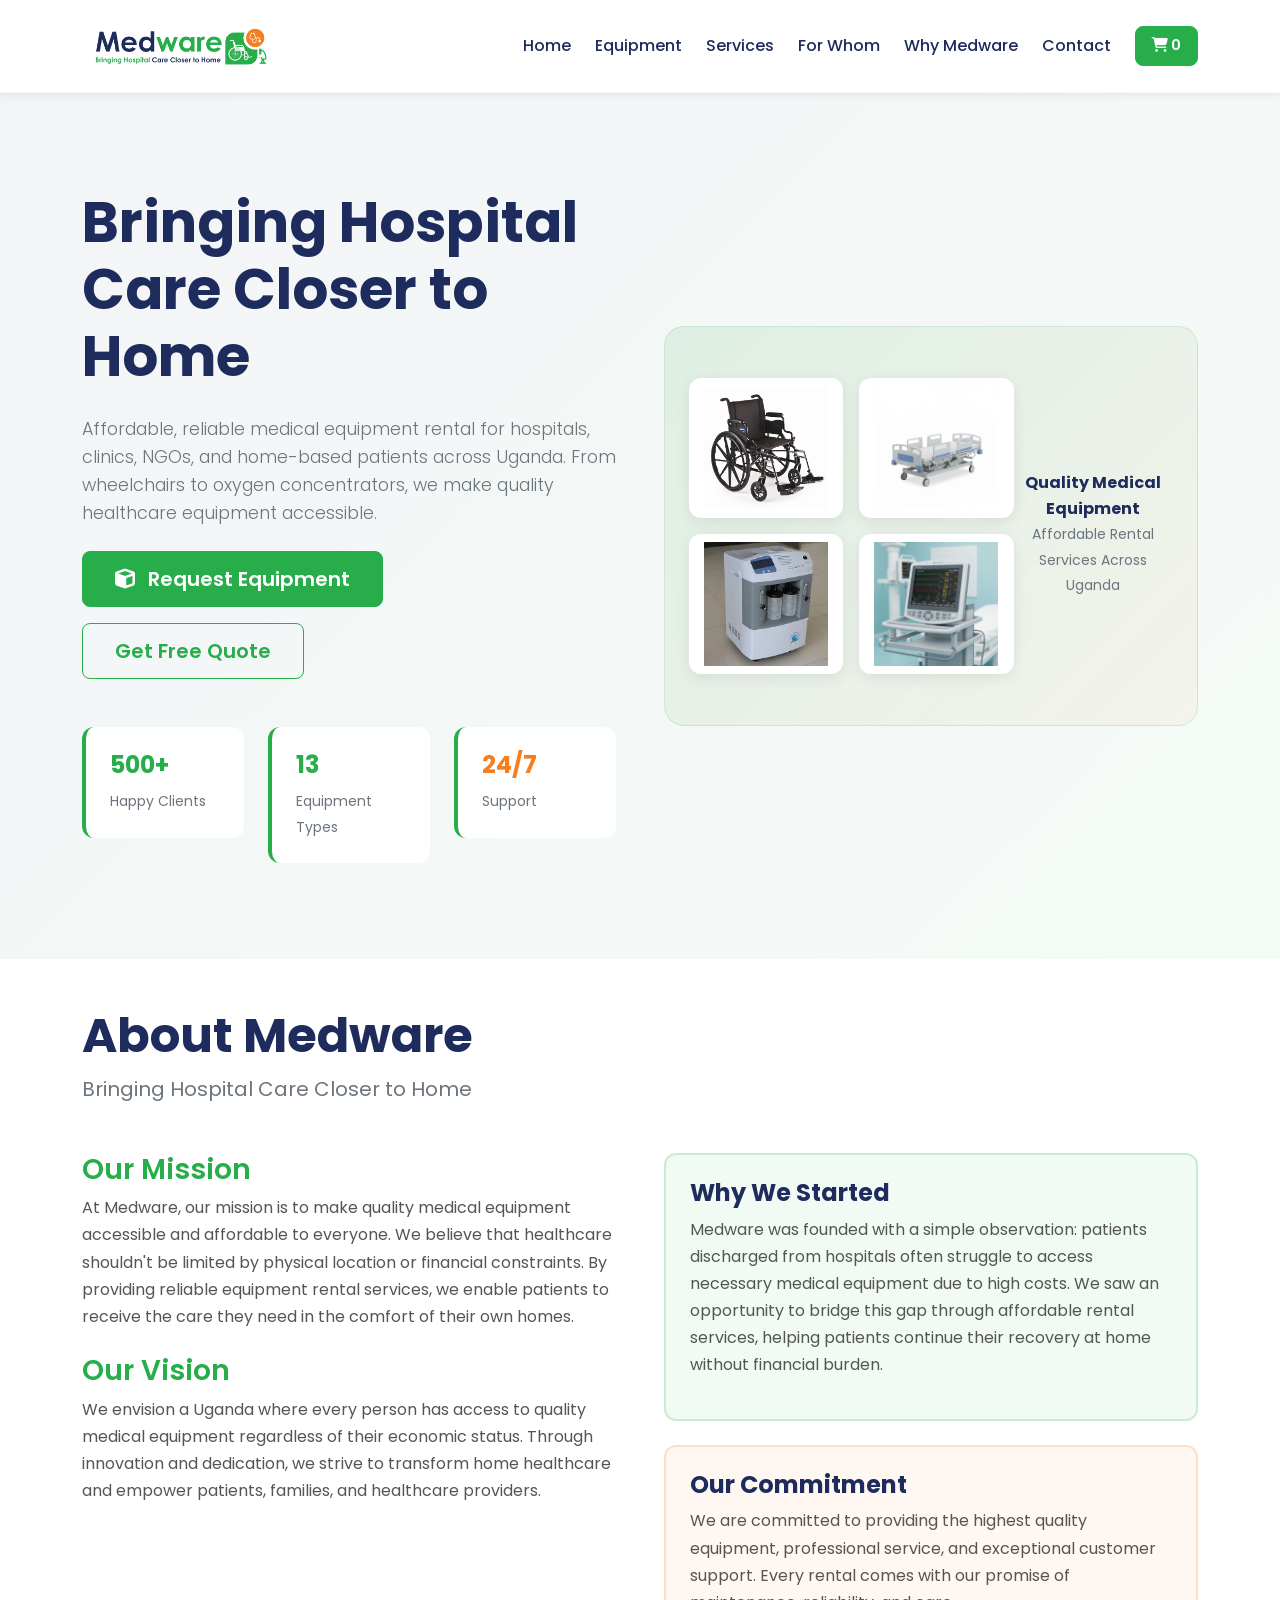
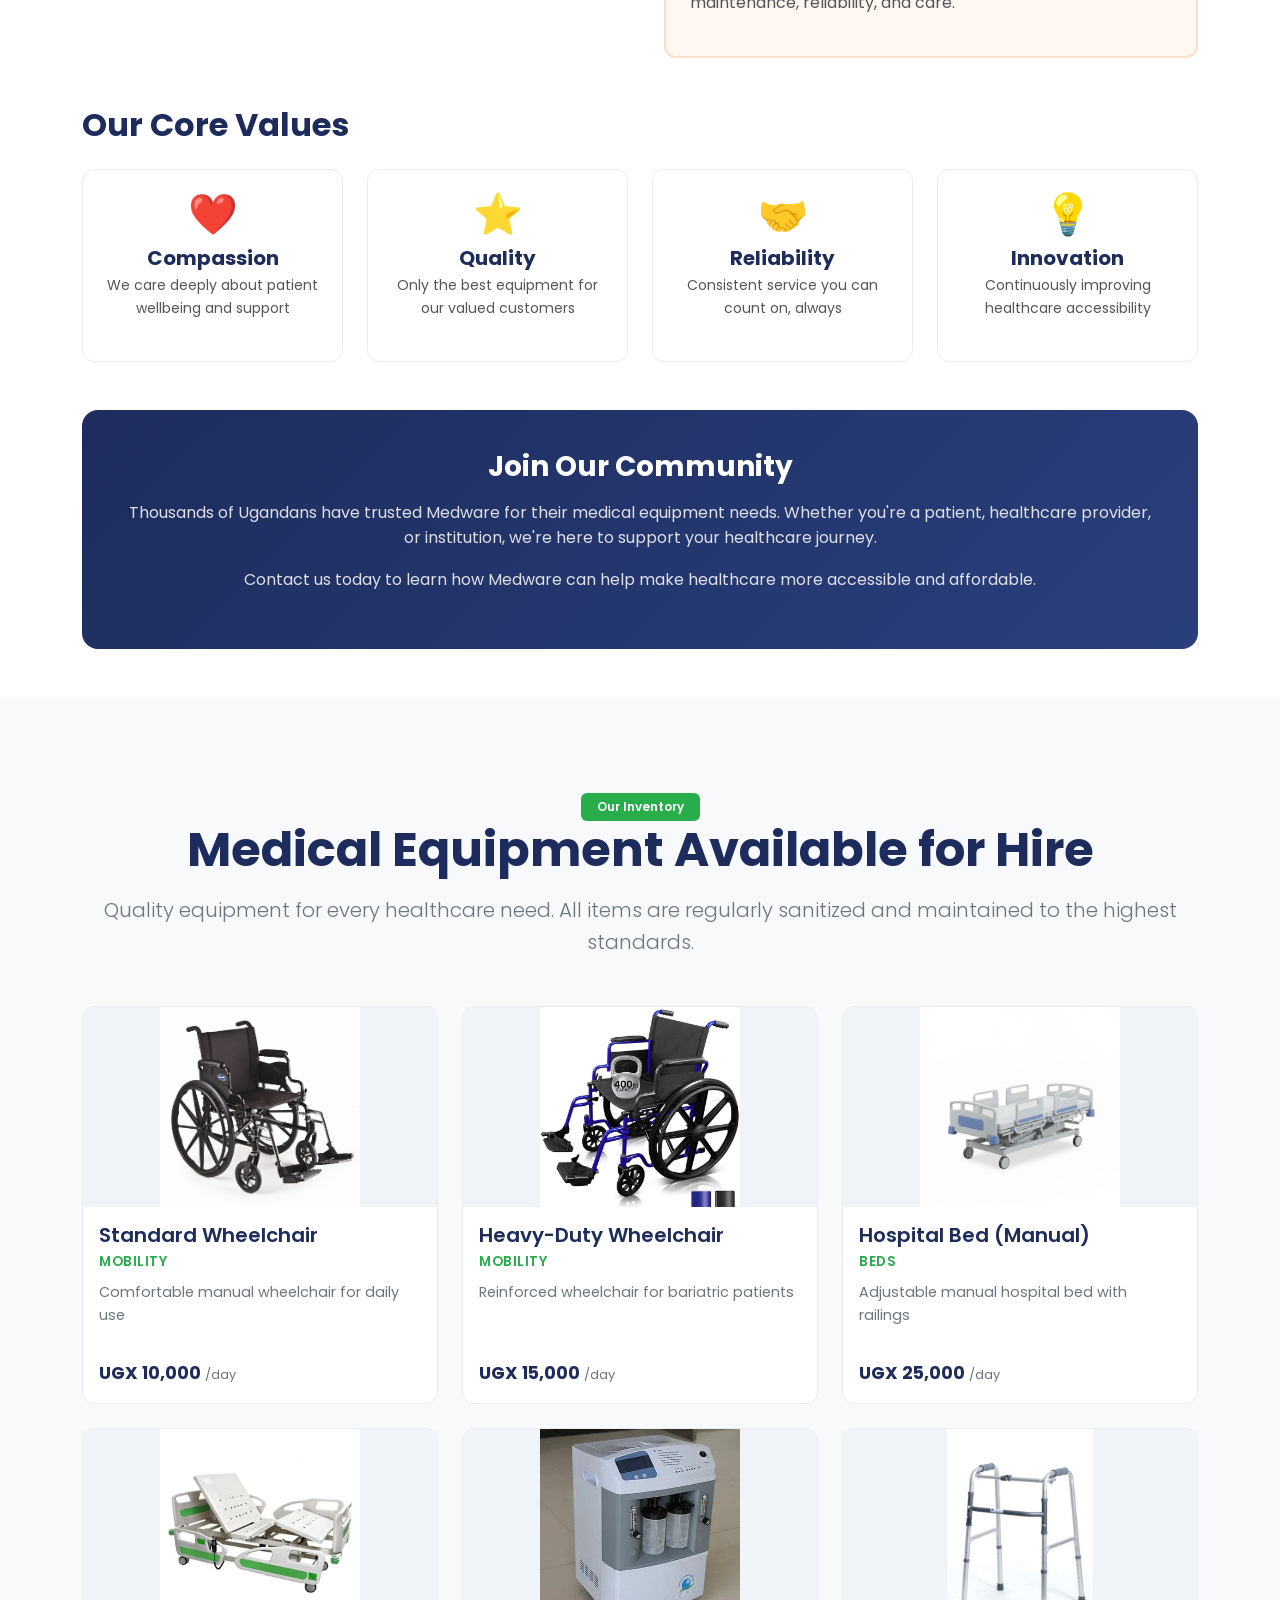
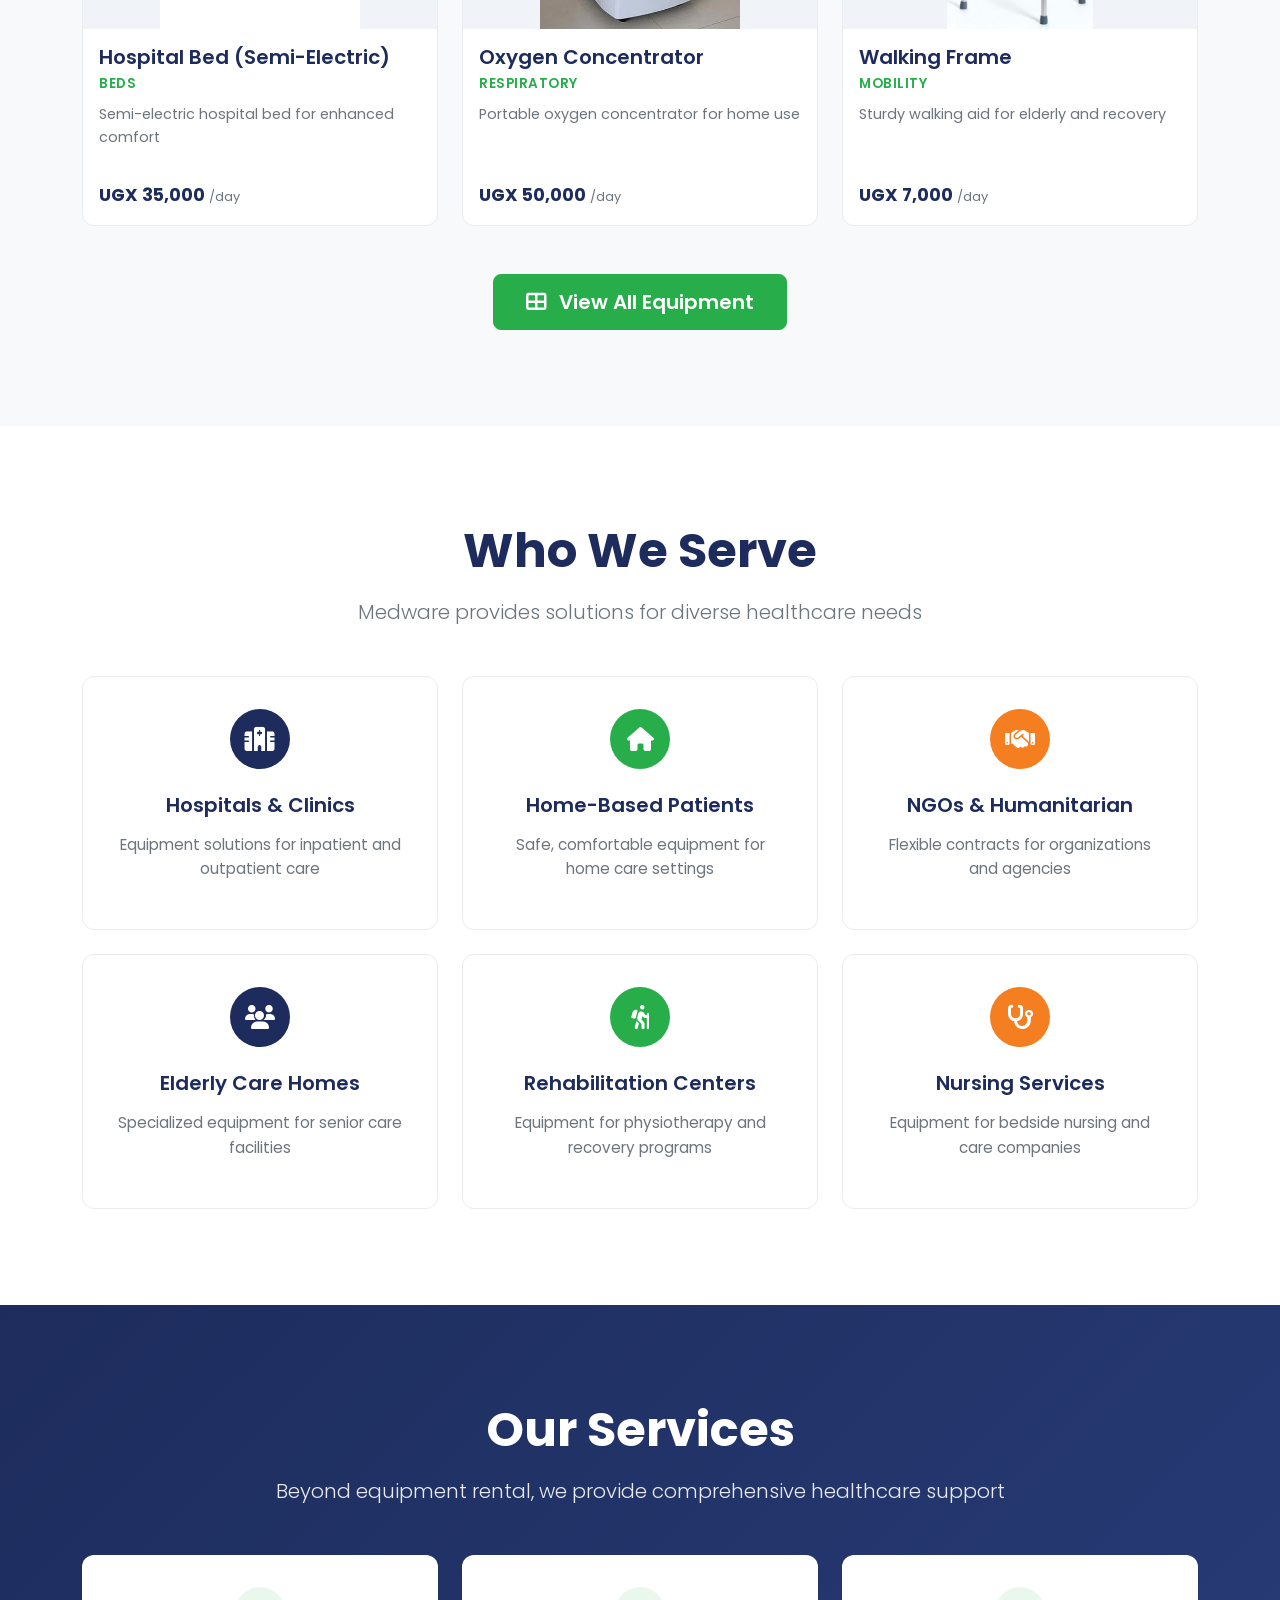
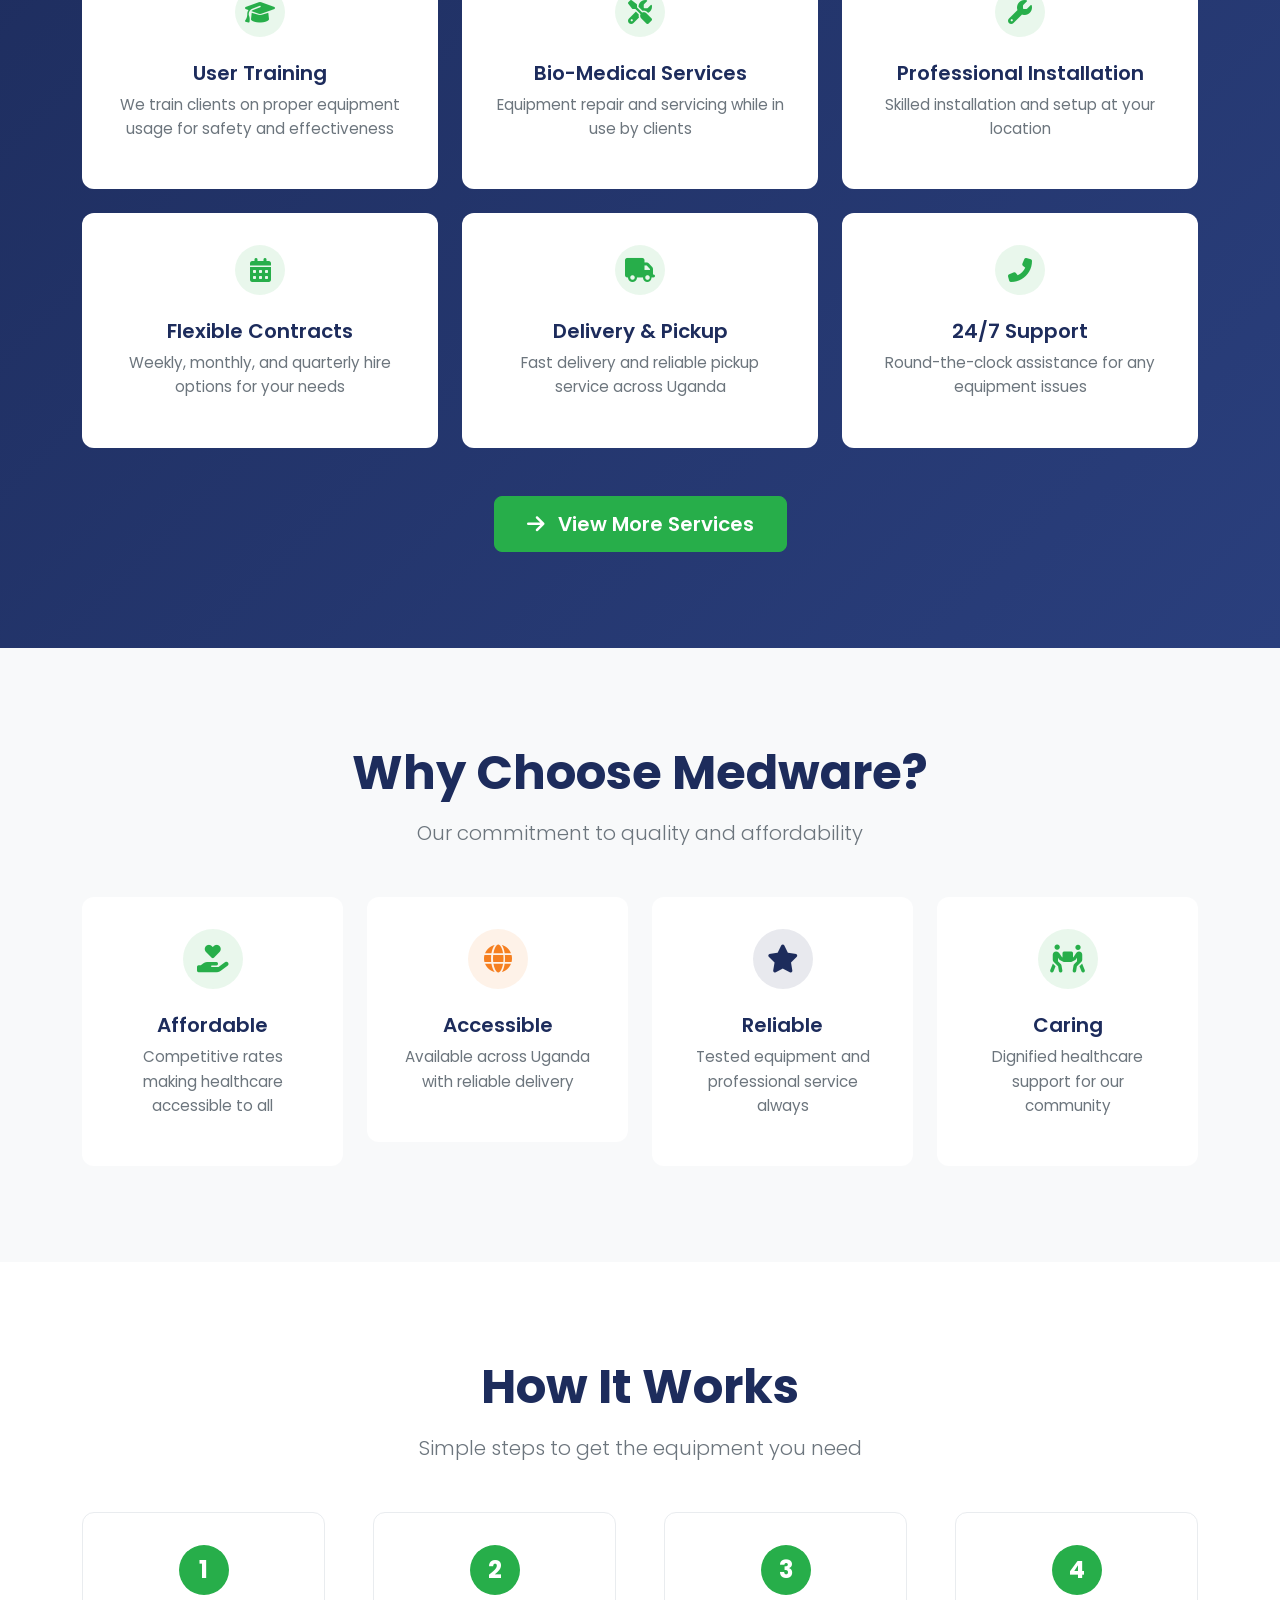
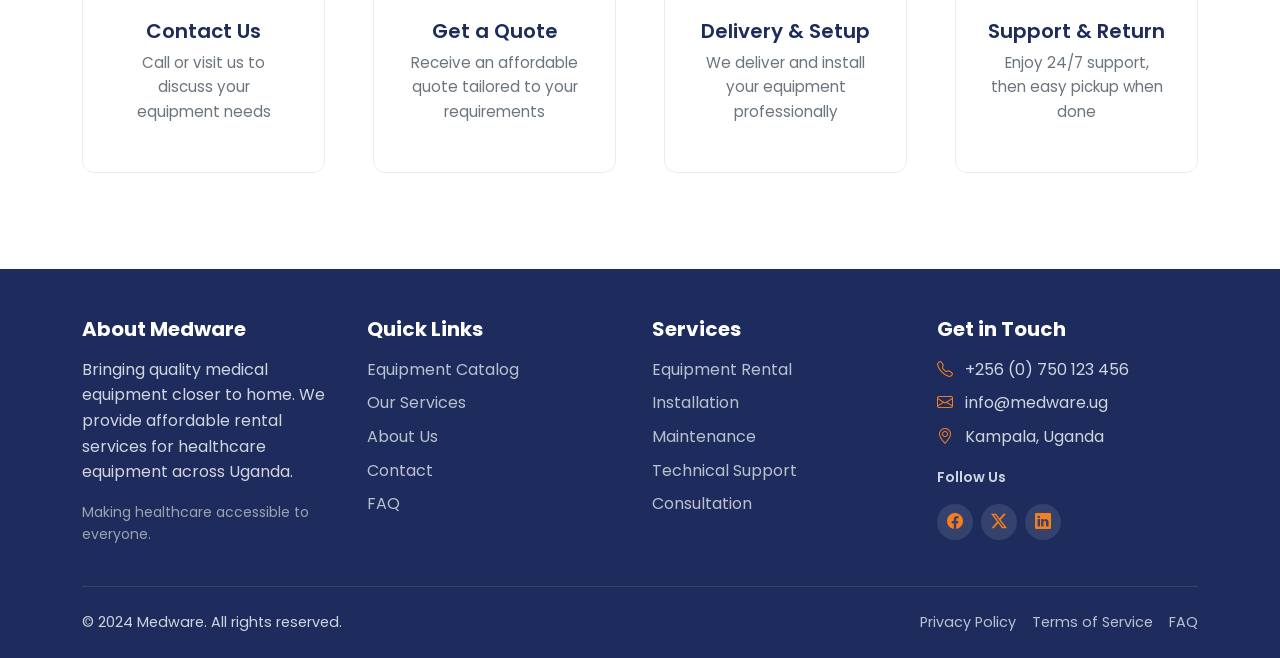
==== index.html @ 072c8491 "add initial project flow files" ====
<!DOCTYPE html>
<html lang="en">
<head>
    <meta charset="UTF-8">
    <meta name="viewport" content="width=device-width, initial-scale=1.0">
    <title>Medware - Medical Equipment Rental in Uganda | Bringing Hospital Care Closer to Home</title>
    <meta name="description" content="Affordable medical equipment rental in Uganda. Wheelchairs, hospital beds, oxygen concentrators, and more. Serving hospitals, clinics, NGOs, and home-based patients.">
    
    <!-- Bootstrap CSS -->
    <link href="https://cdn.jsdelivr.net/npm/bootstrap@5.3.0/dist/css/bootstrap.min.css" rel="stylesheet">
    <!-- Bootstrap Icons -->
    <link href="https://cdn.jsdelivr.net/npm/bootstrap-icons@1.11.3/font/bootstrap-icons.min.css" rel="stylesheet">
    <!-- Font Awesome for Icons -->
    <link href="https://cdnjs.cloudflare.com/ajax/libs/font-awesome/6.4.0/css/all.min.css" rel="stylesheet">
    <!-- Google Fonts -->
    <link href="https://fonts.googleapis.com/css2?family=Poppins:wght@400;500;600;700&family=Plus+Jakarta+Sans:wght@400;600;700&display=swap" rel="stylesheet">
    <!-- Custom Styles -->
    <link href="css/styles.css" rel="stylesheet">
</head>
<body>
    <!-- Header & Navigation -->
    <header class="sticky-top navbar-wrapper">
        <nav class="navbar navbar-expand-lg navbar-light bg-white border-bottom border-light">
            <div class="container">
                <a class="navbar-brand d-flex align-items-center gap-2" href="#home">
                    <img src="images/logo/Medware LOGO FINAL-1.png" alt="Medware Logo" style="height: 50px; width: auto;">
                </a>
                <button class="navbar-toggler" type="button" data-bs-toggle="collapse" data-bs-target="#navbarNav">
                    <span class="navbar-toggler-icon"></span>
                </button>
                <div class="collapse navbar-collapse" id="navbarNav">
                    <ul class="navbar-nav ms-auto gap-2">
                        <li class="nav-item"><a class="nav-link fw-500" href="index.html">Home</a></li>
                        <li class="nav-item"><a class="nav-link fw-500" href="equipments.html">Equipment</a></li>
                        <li class="nav-item"><a class="nav-link fw-500" href="services.html">Services</a></li>
                        <li class="nav-item"><a class="nav-link fw-500" href="#market">For Whom</a></li>
                        <li class="nav-item"><a class="nav-link fw-500" href="#why">Why Medware</a></li>
                        <li class="nav-item"><a class="nav-link fw-500" href="contact.html">Contact</a></li>
                    </ul>
                    <div class="d-flex gap-2 ms-3">
                        <a href="cart.html" class="btn btn-sm btn-primary text-white">
                            <i class="fas fa-shopping-cart"></i> <span id="cartCount">0</span>
                        </a>
                    </div>
                </div>
            </div>
        </nav>
    </header>

    <!-- Hero Section -->
    <section id="home" class="hero-section py-5">
        <div class="container">
            <div class="row align-items-center g-5 py-5">
                <div class="col-lg-6">
                    <h1 class="display-4 fw-700 mb-4 lh-1" style="color: #1D2C5C;">
                        Bringing Hospital Care Closer to Home
                    </h1>
                    <p class="lead text-muted mb-4">
                        Affordable, reliable medical equipment rental for hospitals, clinics, NGOs, and home-based patients across Uganda. From wheelchairs to oxygen concentrators, we make quality healthcare equipment accessible.
                    </p>
                    
                    <div class="d-flex flex-wrap gap-3 mb-5">
                        <a href="equipments.html" class="btn btn-lg btn-primary text-white fw-600">
                            <i class="fas fa-cube me-2"></i> Request Equipment
                        </a>
                        <a href="contact.html" class="btn btn-lg btn-outline-primary fw-600">Get Free Quote</a>
                    </div>

                    <div class="row g-4">
                        <div class="col-6 col-sm-4">
                            <div class="stat-box">
                                <h3 class="h4 fw-700" style="color: #27AE4A;">500+</h3>
                                <small class="text-muted">Happy Clients</small>
                            </div>
                        </div>
                        <div class="col-6 col-sm-4">
                            <div class="stat-box">
                                <h3 class="h4 fw-700" style="color: #27AE4A;">13</h3>
                                <small class="text-muted">Equipment Types</small>
                            </div>
                        </div>
                        <div class="col-6 col-sm-4">
                            <div class="stat-box">
                                <h3 class="h4 fw-700" style="color: #F57F20;">24/7</h3>
                                <small class="text-muted">Support</small>
                            </div>
                        </div>
                    </div>
                </div>

                <div class="col-lg-6">
                    <div class="hero-image-box" style="position:relative;padding:1.5rem;">
                        <div class="row g-3">
                            <div class="col-6">
                                <img src="images/Standard Wheelchair.jpg" alt="Wheelchair" style="width:100%;height:140px;object-fit:contain;background:#fff;border-radius:12px;padding:0.5rem;box-shadow:0 4px 15px rgba(0,0,0,0.08);">
                            </div>
                            <div class="col-6">
                                <img src="images/hospital-bed.jpg" alt="Hospital Bed" style="width:100%;height:140px;object-fit:contain;background:#fff;border-radius:12px;padding:0.5rem;box-shadow:0 4px 15px rgba(0,0,0,0.08);">
                            </div>
                            <div class="col-6">
                                <img src="images/Oxygen Concentrator.jpg" alt="Oxygen Concentrator" style="width:100%;height:140px;object-fit:contain;background:#fff;border-radius:12px;padding:0.5rem;box-shadow:0 4px 15px rgba(0,0,0,0.08);">
                            </div>
                            <div class="col-6">
                                <img src="images/patient-monitor.jpg" alt="Patient Monitor" style="width:100%;height:140px;object-fit:contain;background:#fff;border-radius:12px;padding:0.5rem;box-shadow:0 4px 15px rgba(0,0,0,0.08);">
                            </div>
                        </div>
                        <div class="text-center mt-3">
                            <span class="fw-700" style="color:#1D2C5C;">Quality Medical Equipment</span><br>
                            <small class="text-muted">Affordable Rental Services Across Uganda</small>
                        </div>
                    </div>
                </div>
            </div>
        </div>
    </section>
 
  <!-- ============================================================ -->
  <!-- PAGE: ABOUT -->
  <!-- ============================================================ -->
  <div id="page-about" class="mw-page">
    <div class="container py-5">
      <div class="mb-5">
        <h1 class="display-5 fw-bold mw-section-title">About Medware</h1>
        <p class="fs-5 mw-text-muted">Bringing Hospital Care Closer to Home</p>
      </div>

      <div class="row g-5 mb-5">
        <div class="col-md-6">
          <div class="mb-4">
            <h3 class="mw-section-subtitle mb-2">Our Mission</h3>
            <p class="mw-text-body">At Medware, our mission is to make quality medical equipment accessible and affordable to everyone. We believe that healthcare shouldn't be limited by physical location or financial constraints. By providing reliable equipment rental services, we enable patients to receive the care they need in the comfort of their own homes.</p>
          </div>
          <div>
            <h3 class="mw-section-subtitle mb-2">Our Vision</h3>
            <p class="mw-text-body">We envision a Uganda where every person has access to quality medical equipment regardless of their economic status. Through innovation and dedication, we strive to transform home healthcare and empower patients, families, and healthcare providers.</p>
          </div>
        </div>
        <div class="col-md-6">
          <div class="mw-info-box mb-4">
            <h4 class="fw-bold mw-section-title mb-2">Why We Started</h4>
            <p class="mw-text-body">Medware was founded with a simple observation: patients discharged from hospitals often struggle to access necessary medical equipment due to high costs. We saw an opportunity to bridge this gap through affordable rental services, helping patients continue their recovery at home without financial burden.</p>
          </div>
          <div class="mw-accent-box">
            <h4 class="fw-bold mw-section-title mb-2">Our Commitment</h4>
            <p class="mw-text-body">We are committed to providing the highest quality equipment, professional service, and exceptional customer support. Every rental comes with our promise of maintenance, reliability, and care.</p>
          </div>
        </div>
      </div>

      <!-- Core Values -->
      <div class="mb-5">
        <h2 class="fw-bold mw-section-title mb-4">Our Core Values</h2>
        <div class="row g-4">
          <div class="col-6 col-md-3">
            <div class="mw-value-card">
              <div class="mw-value-emoji">❤️</div>
              <h5 class="fw-bold mw-section-title mb-1">Compassion</h5>
              <p class="small mw-text-body">We care deeply about patient wellbeing and support</p>
            </div>
          </div>
          <div class="col-6 col-md-3">
            <div class="mw-value-card">
              <div class="mw-value-emoji">⭐</div>
              <h5 class="fw-bold mw-section-title mb-1">Quality</h5>
              <p class="small mw-text-body">Only the best equipment for our valued customers</p>
            </div>
          </div>
          <div class="col-6 col-md-3">
            <div class="mw-value-card">
              <div class="mw-value-emoji">🤝</div>
              <h5 class="fw-bold mw-section-title mb-1">Reliability</h5>
              <p class="small mw-text-body">Consistent service you can count on, always</p>
            </div>
          </div>
          <div class="col-6 col-md-3">
            <div class="mw-value-card">
              <div class="mw-value-emoji">💡</div>
              <h5 class="fw-bold mw-section-title mb-1">Innovation</h5>
              <p class="small mw-text-body">Continuously improving healthcare accessibility</p>
            </div>
          </div>
        </div>
      </div>

      <!-- Community CTA -->
      <div class="mw-cta-primary">
        <h3 class="fw-bold mb-3">Join Our Community</h3>
        <p class="mb-3">Thousands of Ugandans have trusted Medware for their medical equipment needs. Whether you're a patient, healthcare provider, or institution, we're here to support your healthcare journey.</p>
        <p>Contact us today to learn how Medware can help make healthcare more accessible and affordable.</p>
      </div>
    </div>
  </div>

    <!-- Equipment Catalog -->
    <section id="equipment" class="py-5" style="background: #f8f9fa;">
        <div class="container py-5">
            <div class="text-center mb-5">
                <span class="badge" style="background: #27AE4A; color: white;" class="mb-3">Our Inventory</span>
                <h2 class="display-5 fw-700 mb-3" style="color: #1D2C5C;">Medical Equipment Available for Hire</h2>
                <p class="lead text-muted">Quality equipment for every healthcare need. All items are regularly sanitized and maintained to the highest standards.</p>
            </div>
            <div class="row g-4" id="equipmentCards">
                    <!-- Product 1 -->
                    <div class="col-12 col-md-6 col-lg-4">
                      <div class="card mw-product-card">
                        <img src="images/Standard Wheelchair.jpg" alt="Standard Wheelchair" class="mw-product-img">
                        <div class="card-body">
                          <h5 class="mw-product-name">Standard Wheelchair</h5>
                          <p class="mw-product-category mb-2">Mobility</p>
                          <p class="mw-product-desc">Comfortable manual wheelchair for daily use</p>
                          <div class="d-flex align-items-center justify-content-between mt-auto pt-3">
                            <div class="mw-product-price">UGX 10,000 <small>/day</small></div>
                          </div>
                        </div>
                      </div>
                    </div>
                    <!-- Product 2 -->
                    <div class="col-12 col-md-6 col-lg-4">
                      <div class="card mw-product-card">
                        <img src="images/Heavy-Duty Wheelchair .jpg" alt="Heavy-Duty Wheelchair" class="mw-product-img">
                        <div class="card-body">
                          <h5 class="mw-product-name">Heavy-Duty Wheelchair</h5>
                          <p class="mw-product-category mb-2">Mobility</p>
                          <p class="mw-product-desc">Reinforced wheelchair for bariatric patients</p>
                          <div class="d-flex align-items-center justify-content-between mt-auto pt-3">
                            <div class="mw-product-price">UGX 15,000 <small>/day</small></div>
                          </div>
                        </div>
                      </div>
                    </div>
                    <!-- Product 3 -->
                    <div class="col-12 col-md-6 col-lg-4">
                      <div class="card mw-product-card">
                        <img src="images/hospital-bed.jpg" alt="Hospital Bed (Manual)" class="mw-product-img">
                        <div class="card-body">
                          <h5 class="mw-product-name">Hospital Bed (Manual)</h5>
                          <p class="mw-product-category mb-2">Beds</p>
                          <p class="mw-product-desc">Adjustable manual hospital bed with railings</p>
                          <div class="d-flex align-items-center justify-content-between mt-auto pt-3">
                            <div class="mw-product-price">UGX 25,000 <small>/day</small></div>
                          </div>
                        </div>
                      </div>
                    </div>
                    <!-- Product 4 -->
                    <div class="col-12 col-md-6 col-lg-4">
                      <div class="card mw-product-card">
                        <img src="images/Hospital Bed (Semi-Electric) .jpg" alt="Hospital Bed (Semi-Electric)" class="mw-product-img">
                        <div class="card-body">
                          <h5 class="mw-product-name">Hospital Bed (Semi-Electric)</h5>
                          <p class="mw-product-category mb-2">Beds</p>
                          <p class="mw-product-desc">Semi-electric hospital bed for enhanced comfort</p>
                          <div class="d-flex align-items-center justify-content-between mt-auto pt-3">
                            <div class="mw-product-price">UGX 35,000 <small>/day</small></div>
                          </div>
                        </div>
                      </div>
                    </div>
                    <!-- Product 5 -->
                    <div class="col-12 col-md-6 col-lg-4">
                      <div class="card mw-product-card">
                        <img src="images/Oxygen Concentrator.jpg" alt="Oxygen Concentrator" class="mw-product-img">
                        <div class="card-body">
                          <h5 class="mw-product-name">Oxygen Concentrator</h5>
                          <p class="mw-product-category mb-2">Respiratory</p>
                          <p class="mw-product-desc">Portable oxygen concentrator for home use</p>
                          <div class="d-flex align-items-center justify-content-between mt-auto pt-3">
                            <div class="mw-product-price">UGX 50,000 <small>/day</small></div>
                          </div>
                        </div>
                      </div>
                    </div>
                    <!-- Product 6 -->
                    <div class="col-12 col-md-6 col-lg-4">
                      <div class="card mw-product-card">
                        <img src="images/Walking Frame.jpg" alt="Walking Frame" class="mw-product-img">
                        <div class="card-body">
                          <h5 class="mw-product-name">Walking Frame</h5>
                          <p class="mw-product-category mb-2">Mobility</p>
                          <p class="mw-product-desc">Sturdy walking aid for elderly and recovery</p>
                          <div class="d-flex align-items-center justify-content-between mt-auto pt-3">
                            <div class="mw-product-price">UGX 7,000 <small>/day</small></div>
                          </div>
                        </div>
                      </div>
                    </div>
            </div>
            <div class="text-center mt-5">
                <a href="equipments.html" class="btn btn-lg btn-primary fw-600">
                    <i class="fas fa-th-large me-2"></i> View All Equipment
                </a>
            </div>
        </div>
    </section>

    <!-- Target Market Section -->
    <section id="market" class="py-5">
        <div class="container py-5">
            <div class="text-center mb-5">
                <h2 class="display-5 fw-700 mb-3" style="color: #1D2C5C;">Who We Serve</h2>
                <p class="lead text-muted">Medware provides solutions for diverse healthcare needs</p>
            </div>

            <div class="row g-4">
                <div class="col-md-6 col-lg-4">
                    <div class="market-card">
                        <div class="market-icon" style="background: #1D2C5C;">
                            <i class="fas fa-hospital"></i>
                        </div>
                        <h5 class="fw-600 mt-3">Hospitals & Clinics</h5>
                        <p class="text-muted small">Equipment solutions for inpatient and outpatient care</p>
                    </div>
                </div>

                <div class="col-md-6 col-lg-4">
                    <div class="market-card">
                        <div class="market-icon" style="background: #27AE4A;">
                            <i class="fas fa-home"></i>
                        </div>
                        <h5 class="fw-600 mt-3">Home-Based Patients</h5>
                        <p class="text-muted small">Safe, comfortable equipment for home care settings</p>
                    </div>
                </div>

                <div class="col-md-6 col-lg-4">
                    <div class="market-card">
                        <div class="market-icon" style="background: #F57F20;">
                            <i class="fas fa-handshake"></i>
                        </div>
                        <h5 class="fw-600 mt-3">NGOs & Humanitarian</h5>
                        <p class="text-muted small">Flexible contracts for organizations and agencies</p>
                    </div>
                </div>

                <div class="col-md-6 col-lg-4">
                    <div class="market-card">
                        <div class="market-icon" style="background: #1D2C5C;">
                            <i class="fas fa-users"></i>
                        </div>
                        <h5 class="fw-600 mt-3">Elderly Care Homes</h5>
                        <p class="text-muted small">Specialized equipment for senior care facilities</p>
                    </div>
                </div>

                <div class="col-md-6 col-lg-4">
                    <div class="market-card">
                        <div class="market-icon" style="background: #27AE4A;">
                            <i class="fas fa-person-hiking"></i>
                        </div>
                        <h5 class="fw-600 mt-3">Rehabilitation Centers</h5>
                        <p class="text-muted small">Equipment for physiotherapy and recovery programs</p>
                    </div>
                </div>

                <div class="col-md-6 col-lg-4">
                    <div class="market-card">
                        <div class="market-icon" style="background: #F57F20;">
                            <i class="fas fa-stethoscope"></i>
                        </div>
                        <h5 class="fw-600 mt-3">Nursing Services</h5>
                        <p class="text-muted small">Equipment for bedside nursing and care companies</p>
                    </div>
                </div>
            </div>
        </div>
    </section>

    <!-- Services Section -->
    <section class="py-5" style="background: linear-gradient(135deg, #1D2C5C 0%, #2a3f7d 100%);">
        <div class="container py-5">
            <div class="text-center mb-5 text-white">
                <h2 class="display-5 fw-700 mb-3">Our Services</h2>
                <p class="lead" style="color: rgba(255,255,255,0.9);">Beyond equipment rental, we provide comprehensive healthcare support</p>
            </div>

            <div class="row g-4">
                <div class="col-md-6 col-lg-4">
                    <div class="service-card-white">
                        <div class="service-badge">
                            <i class="fas fa-graduation-cap"></i>
                        </div>
                        <h5 class="fw-600">User Training</h5>
                        <p class="text-muted small">We train clients on proper equipment usage for safety and effectiveness</p>
                    </div>
                </div>

                <div class="col-md-6 col-lg-4">
                    <div class="service-card-white">
                        <div class="service-badge">
                            <i class="fas fa-tools"></i>
                        </div>
                        <h5 class="fw-600">Bio-Medical Services</h5>
                        <p class="text-muted small">Equipment repair and servicing while in use by clients</p>
                    </div>
                </div>

                <div class="col-md-6 col-lg-4">
                    <div class="service-card-white">
                        <div class="service-badge">
                            <i class="fas fa-wrench"></i>
                        </div>
                        <h5 class="fw-600">Professional Installation</h5>
                        <p class="text-muted small">Skilled installation and setup at your location</p>
                    </div>
                </div>

                <div class="col-md-6 col-lg-4">
                    <div class="service-card-white">
                        <div class="service-badge">
                            <i class="fas fa-calendar-alt"></i>
                        </div>
                        <h5 class="fw-600">Flexible Contracts</h5>
                        <p class="text-muted small">Weekly, monthly, and quarterly hire options for your needs</p>
                    </div>
                </div>

                <div class="col-md-6 col-lg-4">
                    <div class="service-card-white">
                        <div class="service-badge">
                            <i class="fas fa-truck"></i>
                        </div>
                        <h5 class="fw-600">Delivery & Pickup</h5>
                        <p class="text-muted small">Fast delivery and reliable pickup service across Uganda</p>
                    </div>
                </div>

                <div class="col-md-6 col-lg-4">
                    <div class="service-card-white">
                        <div class="service-badge">
                            <i class="fas fa-phone-alt"></i>
                        </div>
                        <h5 class="fw-600">24/7 Support</h5>
                        <p class="text-muted small">Round-the-clock assistance for any equipment issues</p>
                    </div>
                </div>
            </div>

            <div class="text-center mt-5">
                <a href="services.html" class="btn btn-primary btn-lg fw-600"><i class="fas fa-arrow-right me-2"></i> View More Services</a>
            </div>
        </div>
    </section>

    <!-- Why Medware Section -->
    <section id="why" class="py-5" style="background: #f8f9fa;">
        <div class="container py-5">
            <div class="text-center mb-5">
                <h2 class="display-5 fw-700 mb-3" style="color: #1D2C5C;">Why Choose Medware?</h2>
                <p class="lead text-muted">Our commitment to quality and affordability</p>
            </div>

            <div class="row g-4">
                <div class="col-md-3 col-sm-6">
                    <div class="why-card text-center">
                        <div class="why-icon" style="background: rgba(39, 174, 74, 0.1); color: #27AE4A;">
                            <i class="fas fa-hand-holding-heart"></i>
                        </div>
                        <h5 class="fw-600 mt-3">Affordable</h5>
                        <p class="text-muted small">Competitive rates making healthcare accessible to all</p>
                    </div>
                </div>

                <div class="col-md-3 col-sm-6">
                    <div class="why-card text-center">
                        <div class="why-icon" style="background: rgba(245, 127, 32, 0.1); color: #F57F20;">
                            <i class="fas fa-globe"></i>
                        </div>
                        <h5 class="fw-600 mt-3">Accessible</h5>
                        <p class="text-muted small">Available across Uganda with reliable delivery</p>
                    </div>
                </div>

                <div class="col-md-3 col-sm-6">
                    <div class="why-card text-center">
                        <div class="why-icon" style="background: rgba(29, 44, 92, 0.1); color: #1D2C5C;">
                            <i class="fas fa-star"></i>
                        </div>
                        <h5 class="fw-600 mt-3">Reliable</h5>
                        <p class="text-muted small">Tested equipment and professional service always</p>
                    </div>
                </div>

                <div class="col-md-3 col-sm-6">
                    <div class="why-card text-center">
                        <div class="why-icon" style="background: rgba(39, 174, 74, 0.1); color: #27AE4A;">
                            <i class="fas fa-people-carry"></i>
                        </div>
                        <h5 class="fw-600 mt-3">Caring</h5>
                        <p class="text-muted small">Dignified healthcare support for our community</p>
                    </div>
                </div>
            </div>
        </div>
    </section>

    <!-- How It Works Section -->
    <section class="py-5">
        <div class="container py-5">
            <div class="text-center mb-5">
                <h2 class="display-5 fw-700 mb-3" style="color: #1D2C5C;">How It Works</h2>
                <p class="lead text-muted">Simple steps to get the equipment you need</p>
            </div>

            <div class="row g-5">
                <div class="col-md-6 col-lg-3">
                    <div class="process-step">
                        <div class="step-number">1</div>
                        <h5 class="fw-600 mt-3">Contact Us</h5>
                        <p class="text-muted small">Call or visit us to discuss your equipment needs</p>
                    </div>
                </div>

                <div class="col-md-6 col-lg-3">
                    <div class="process-step">
                        <div class="step-number">2</div>
                        <h5 class="fw-600 mt-3">Get a Quote</h5>
                        <p class="text-muted small">Receive an affordable quote tailored to your requirements</p>
                    </div>
                </div>

                <div class="col-md-6 col-lg-3">
                    <div class="process-step">
                        <div class="step-number">3</div>
                        <h5 class="fw-600 mt-3">Delivery & Setup</h5>
                        <p class="text-muted small">We deliver and install your equipment professionally</p>
                    </div>
                </div>

                <div class="col-md-6 col-lg-3">
                    <div class="process-step">
                        <div class="step-number">4</div>
                        <h5 class="fw-600 mt-3">Support & Return</h5>
                        <p class="text-muted small">Enjoy 24/7 support, then easy pickup when done</p>
                    </div>
                </div>
            </div>
        </div>
    </section>

  <!-- ============================================================ -->
  <!-- FOOTER -->
  <!-- ============================================================ -->
  <footer class="mw-footer">
    <div class="container">
      <div class="row g-4 mb-4">
        <!-- About -->
        <div class="col-md-3">
          <h5>About Medware</h5>
          <p>Bringing quality medical equipment closer to home. We provide affordable rental services for healthcare equipment across Uganda.</p>
          <p class="small" style="color:#9ca3af">Making healthcare accessible to everyone.</p>
        </div>
        <!-- Quick Links -->
        <div class="col-md-3">
          <h5>Quick Links</h5>
          <ul class="list-unstyled">
            <li class="mb-2"><a href="equipments.html">Equipment Catalog</a></li>
            <li class="mb-2"><a href="services.html">Our Services</a></li>
            <li class="mb-2"><a href="index.html#market">About Us</a></li>
            <li class="mb-2"><a href="contact.html">Contact</a></li>
            <li class="mb-2"><a href="faq.html">FAQ</a></li>
          </ul>
        </div>
        <!-- Services -->
        <div class="col-md-3">
          <h5>Services</h5>
          <ul class="list-unstyled">
            <li class="mb-2"><a href="services.html#rental">Equipment Rental</a></li>
            <li class="mb-2"><a href="services.html#installation">Installation</a></li>
            <li class="mb-2"><a href="services.html#maintenance">Maintenance</a></li>
            <li class="mb-2"><a href="services.html#support">Technical Support</a></li>
            <li class="mb-2"><a href="services.html#consultation">Consultation</a></li>
          </ul>
        </div>
        <!-- Contact -->
        <div class="col-md-3">
          <h5>Get in Touch</h5>
          <div class="mb-2"><i class="bi bi-telephone me-2"></i> +256 (0) 750 123 456</div>
          <div class="mb-2"><i class="bi bi-envelope me-2"></i> info@medware.ug</div>
          <div class="mb-3"><i class="bi bi-geo-alt me-2"></i> Kampala, Uganda</div>
          <p class="small fw-semibold" style="color:var(--mw-accent)">Follow Us</p>
          <div class="mw-footer-social d-flex gap-2">
            <a href="#"><i class="bi bi-facebook"></i></a>
            <a href="#"><i class="bi bi-twitter-x"></i></a>
            <a href="#"><i class="bi bi-linkedin"></i></a>
          </div>
        </div>
      </div>

      <div class="mw-footer-bottom">
        <div class="d-flex flex-column flex-md-row justify-content-between align-items-center gap-2">
          <p class="mb-0">&copy; 2024 Medware. All rights reserved.</p>
          <div class="d-flex gap-3">
            <a href="privacy.html">Privacy Policy</a>
            <a href="terms.html">Terms of Service</a>
            <a href="faq.html">FAQ</a>
          </div>
        </div>
      </div>
    </div>
  </footer>

    <!-- Bootstrap JS -->
    <script src="https://cdn.jsdelivr.net/npm/bootstrap@5.3.0/dist/js/bootstrap.bundle.min.js"></script>
    <script src="js/shop.js"></script>
</body>
</html>
---- css/styles.css ----
/* ============================================
   MEDWARE BRAND COLORS & DESIGN SYSTEM
   ============================================
   Navy Blue: #1D2C5C
   Green: #27AE4A
   Orange: #F57F20
   White: #FFFFFF
*/

:root {
    --primary-navy: #1D2C5C;
    --primary-green: #27AE4A;
    --accent-orange: #F57F20;
    --bg-light: #f8f9fa;
    --text-muted: #6c757d;
}

* {
    margin: 0;
    padding: 0;
    box-sizing: border-box;
}

html {
    scroll-behavior: smooth;
}

body {
    font-family: 'Poppins', 'Plus Jakarta Sans', sans-serif;
    line-height: 1.6;
    color: #333;
    background: #fff;
}

/* ============================================
   TYPOGRAPHY & TEXT UTILITIES
*/

h1, h2, h3, h4, h5, h6 {
    font-family: 'Poppins', sans-serif;
    font-weight: 600;
}

.fw-700 {
    font-weight: 700 !important;
}

.fw-600 {
    font-weight: 600 !important;
}

.fw-500 {
    font-weight: 500 !important;
}

.text-primary {
    color: var(--primary-green) !important;
}

.text-accent {
    color: var(--accent-orange) !important;
}

/* ============================================
   BUTTONS
*/

.btn-primary {
    background: var(--primary-green) !important;
    border-color: var(--primary-green) !important;
    color: #fff !important;
    font-weight: 600;
    transition: all 0.3s ease;
}

.btn-primary:hover {
    background: #1f8839 !important;
    border-color: #1f8839 !important;
    transform: translateY(-2px);
    box-shadow: 0 8px 16px rgba(39, 174, 74, 0.3);
}

.btn-outline-primary {
    border-color: var(--primary-green) !important;
    color: var(--primary-green) !important;
    font-weight: 600;
}

.btn-outline-primary:hover {
    background: var(--primary-green) !important;
    border-color: var(--primary-green) !important;
    color: #fff !important;
}

.btn-light {
    background-color: white;
    color: var(--primary-navy) !important;
    font-weight: 600;
    border: none;
    transition: all 0.3s ease;
}

.btn-light:hover {
    background-color: #f0f0f0;
    transform: translateY(-2px);
    box-shadow: 0 8px 16px rgba(0, 0, 0, 0.1);
}

.btn-outline-light {
    border-color: white;
    color: white;
    font-weight: 600;
}

.btn-outline-light:hover {
    background-color: rgba(255, 255, 255, 0.15);
    border-color: white;
}

.btn {
    border-radius: 8px;
    transition: all 0.3s ease;
    text-decoration: none;
}

.btn-lg {
    padding: 0.75rem 2rem;
}

.btn-sm {
    padding: 0.5rem 1rem;
    font-size: 0.9rem;
}

/* ============================================
   HEADER & NAVIGATION
*/

.navbar-wrapper {
    z-index: 1030;
    box-shadow: 0 2px 8px rgba(0, 0, 0, 0.08);
}

.navbar {
    padding: 1rem 0;
}

.navbar-brand {
    font-weight: 700;
    font-size: 1.25rem;
    text-decoration: none !important;
}

.nav-link {
    color: var(--primary-navy) !important;
    font-weight: 500;
    transition: color 0.3s ease;
}

.nav-link:hover {
    color: var(--primary-green) !important;
}

.badge {
    font-weight: 600;
    padding: 0.5rem 1rem;
}

/* ============================================
   HERO SECTION
*/

.hero-section {
    background: linear-gradient(135deg, rgba(29, 44, 92, 0.05) 0%, rgba(39, 174, 74, 0.05) 100%);
    padding: 80px 0;
}

.hero-section h1 {
    color: var(--primary-navy);
    font-weight: 700;
    line-height: 1.2;
    margin-bottom: 1.5rem;
}

.hero-section .lead {
    font-size: 1.1rem;
    line-height: 1.6;
    color: var(--text-muted);
}

.hero-image-box {
    background: linear-gradient(135deg, rgba(39, 174, 74, 0.1) 0%, rgba(245, 127, 32, 0.05) 100%);
    border-radius: 20px;
    min-height: 400px;
    display: flex;
    align-items: center;
    justify-content: center;
    overflow: hidden;
    border: 1px solid rgba(39, 174, 74, 0.15);
}

.stat-box {
    padding: 1.5rem;
    background: #fff;
    border-radius: 12px;
    border-left: 4px solid var(--primary-green);
    transition: all 0.3s ease;
}

.stat-box:hover {
    box-shadow: 0 4px 12px rgba(39, 174, 74, 0.1);
}

/* ============================================
   EQUIPMENT CATALOG
*/

.equipment-card {
    background: #fff;
    border: 1px solid #e9ecef;
    border-radius: 12px;
    transition: all 0.3s ease;
    overflow: hidden;
    height: 100%;
}

.equipment-card:hover {
    border-color: var(--primary-green);
    box-shadow: 0 12px 24px rgba(39, 174, 74, 0.15);
    transform: translateY(-4px);
}

.equipment-badge {
    display: inline-block;
    background: var(--accent-orange);
    color: #fff;
    padding: 0.5rem 1rem;
    border-radius: 20px;
    font-size: 0.85rem;
    font-weight: 600;
    margin-bottom: 1rem;
}

.equipment-card h5 {
    color: var(--primary-navy);
    font-weight: 600;
}

.equipment-card p {
    color: var(--text-muted);
    font-size: 0.95rem;
}

/* ============================================
   MARKET CARDS
*/

.market-card {
    background: #fff;
    padding: 2rem;
    border-radius: 12px;
    border: 1px solid #e9ecef;
    text-align: center;
    transition: all 0.3s ease;
    height: 100%;
}

.market-card:hover {
    border-color: var(--primary-green);
    box-shadow: 0 12px 24px rgba(0, 0, 0, 0.08);
    transform: translateY(-4px);
}

.market-icon {
    width: 60px;
    height: 60px;
    border-radius: 50%;
    display: flex;
    align-items: center;
    justify-content: center;
    color: #fff;
    font-size: 1.5rem;
    margin: 0 auto 1.5rem;
}

.market-card h5 {
    color: var(--primary-navy);
    font-weight: 600;
    margin-bottom: 1rem;
}

.market-card p {
    color: var(--text-muted);
    font-size: 0.95rem;
}

/* ============================================
   SERVICE CARDS
*/

.service-card-white {
    background: #fff;
    padding: 2rem;
    border-radius: 12px;
    text-align: center;
    transition: all 0.3s ease;
    height: 100%;
}

.service-card-white:hover {
    box-shadow: 0 12px 24px rgba(29, 44, 92, 0.1);
}

.service-badge {
    width: 50px;
    height: 50px;
    border-radius: 50%;
    background: rgba(39, 174, 74, 0.1);
    color: var(--primary-green);
    display: flex;
    align-items: center;
    justify-content: center;
    font-size: 1.5rem;
    margin: 0 auto 1.5rem;
}

.service-card-white h5 {
    color: var(--primary-navy);
    font-weight: 600;
}

.service-card-white p {
    color: var(--text-muted);
    font-size: 0.95rem;
}

/* ============================================
   WHY CHOOSE CARDS
*/

.why-card {
    padding: 2rem;
    background: #fff;
    border-radius: 12px;
    text-align: center;
    transition: all 0.3s ease;
}

.why-card:hover {
    box-shadow: 0 8px 16px rgba(39, 174, 74, 0.1);
}

.why-icon {
    width: 60px;
    height: 60px;
    border-radius: 50%;
    display: flex;
    align-items: center;
    justify-content: center;
    font-size: 1.75rem;
    margin: 0 auto 1.5rem;
}

.why-card h5 {
    color: var(--primary-navy);
    font-weight: 600;
}

.why-card p {
    color: var(--text-muted);
    font-size: 0.95rem;
}

/* ============================================
   PROCESS STEPS
*/

.process-step {
    padding: 2rem;
    text-align: center;
    background: #fff;
    border-radius: 12px;
    border: 1px solid #e9ecef;
    transition: all 0.3s ease;
}

.process-step:hover {
    border-color: var(--primary-green);
    box-shadow: 0 8px 16px rgba(39, 174, 74, 0.1);
}

.step-number {
    width: 50px;
    height: 50px;
    border-radius: 50%;
    background: var(--primary-green);
    color: #fff;
    display: flex;
    align-items: center;
    justify-content: center;
    font-size: 1.5rem;
    font-weight: 700;
    margin: 0 auto 1.5rem;
}

.process-step h5 {
    color: var(--primary-navy);
    font-weight: 600;
}

.process-step p {
    color: var(--text-muted);
    font-size: 0.95rem;
}

/* ============================================
   CTA SECTION
*/

.cta-section {
    background: linear-gradient(135deg, var(--primary-navy) 0%, #2a3f7d 100%);
    color: #fff;
}

.cta-section h2 {
    color: #fff;
    font-weight: 700;
}

.cta-section .lead {
    color: rgba(255, 255, 255, 0.9);
}

.cta-section ul {
    list-style: none;
}

.cta-section li {
    color: rgba(255, 255, 255, 0.95);
}

.cta-section i {
    color: var(--primary-green);
}

.contact-form-wrapper {
    background: rgba(255, 255, 255, 0.08);
    backdrop-filter: blur(10px);
    padding: 2.5rem;
    border-radius: 15px;
    border: 1px solid rgba(255, 255, 255, 0.15);
}

.contact-form-wrapper h4 {
    color: #fff;
    font-weight: 700;
}

.contact-form-wrapper .form-label {
    color: rgba(255, 255, 255, 0.9);
    font-weight: 500;
    margin-bottom: 0.5rem;
}

.contact-form-wrapper .form-control {
    background: rgba(255, 255, 255, 0.12);
    border: 1px solid rgba(255, 255, 255, 0.2);
    color: #fff;
    border-radius: 8px;
    padding: 0.75rem 1rem;
    transition: all 0.3s ease;
}

.contact-form-wrapper .form-control:focus {
    background: rgba(255, 255, 255, 0.18);
    border-color: rgba(255, 255, 255, 0.35);
    color: #fff;
    box-shadow: 0 0 0 0.2rem rgba(39, 174, 74, 0.25);
}

.contact-form-wrapper .form-control::placeholder {
    color: rgba(255, 255, 255, 0.5);
}

/* ============================================
   FOOTER
*/

.mw-footer,
footer {
    background: var(--primary-navy) !important;
    color: rgba(255, 255, 255, 0.8);
    padding: 3rem 0 1.5rem;
}

.mw-footer h5,
footer h5,
footer h6 {
    color: #fff;
    font-weight: 700;
    margin-bottom: 1rem;
}

.mw-footer-social a {
    width: 36px;
    height: 36px;
    border-radius: 50%;
    background: rgba(255, 255, 255, 0.1);
    display: flex;
    align-items: center;
    justify-content: center;
    transition: all 0.3s ease;
}

.mw-footer-social a:hover {
    background: var(--primary-green);
}

.mw-footer-bottom {
    border-top: 1px solid rgba(255, 255, 255, 0.1);
    padding-top: 1.5rem;
    margin-top: 1rem;
    font-size: 0.9rem;
}

footer a {
    color: rgba(255, 255, 255, 0.7);
    text-decoration: none;
    transition: color 0.3s ease;
}

footer a:hover {
    color: var(--accent-orange);
}

footer i {
    color: var(--accent-orange);
}

footer hr {
    border-top: 1px solid rgba(255, 255, 255, 0.1);
}

/* ============================================
   PRODUCT CARDS (Shop & Equipment pages)
*/

.mw-product-card {
    border: 1px solid #e9ecef;
    border-radius: 12px;
    transition: all 0.3s ease;
    height: 100%;
    display: flex;
    flex-direction: column;
    overflow: hidden;
}

.mw-product-card:hover {
    border-color: var(--primary-green);
    box-shadow: 0 12px 24px rgba(39, 174, 74, 0.12);
    transform: translateY(-4px);
}

.mw-product-img,
.mw-equip-img {
    width: 100%;
    height: 200px;
    object-fit: contain;
    background: #f0f4f8;
    border-radius: 0;
    display: block;
}

.mw-product-card .card-body {
    padding: 1rem;
    display: flex;
    flex-direction: column;
    flex: 1;
}

.mw-product-name {
    color: var(--primary-navy);
    font-weight: 600;
    margin-bottom: 0.25rem;
}

.mw-product-category {
    color: var(--primary-green);
    font-size: 0.85rem;
    font-weight: 600;
    text-transform: uppercase;
    letter-spacing: 0.5px;
}

.mw-product-desc {
    color: var(--text-muted);
    font-size: 0.9rem;
}

.mw-product-price {
    color: var(--primary-navy);
    font-weight: 700;
    font-size: 1.1rem;
}

.mw-product-price small {
    font-weight: 400;
    color: var(--text-muted);
    font-size: 0.8rem;
}

.mw-btn-add {
    background: var(--primary-green) !important;
    color: #fff !important;
    border: none;
    border-radius: 8px;
    font-weight: 600;
    transition: all 0.3s ease;
}

.mw-btn-add:hover {
    background: #1f8839 !important;
    transform: translateY(-1px);
    box-shadow: 0 4px 8px rgba(39, 174, 74, 0.3);
}

/* ============================================
   UTILITY CLASSES
*/

.lh-1 {
    line-height: 1.2 !important;
}

.shadow-sm {
    box-shadow: 0 2px 8px rgba(0, 0, 0, 0.08);
}

.bg-light {
    background-color: #f8f9fa !important;
}

.text-muted {
    color: var(--text-muted) !important;
}

/* ============================================
   RESPONSIVE ADJUSTMENTS
*/

@media (max-width: 768px) {
    .hero-section {
        padding: 60px 0;
    }

    .hero-section h1 {
        font-size: 2rem;
    }

    .display-5 {
        font-size: 1.75rem;
    }

    .display-4 {
        font-size: 1.75rem;
    }

    .hero-image-box {
        min-height: 300px;
        margin-top: 2rem;
    }

    .contact-form-wrapper {
        margin-top: 2rem;
    }

    .btn-lg {
        padding: 0.75rem 1.5rem;
        font-size: 1rem;
    }
}

@media (max-width: 576px) {
    .navbar-brand {
        font-size: 1rem;
    }

    .hero-section h1 {
        font-size: 1.5rem;
    }

    .display-4 {
        font-size: 1.5rem;
    }

    .display-5 {
        font-size: 1.25rem;
    }

    .btn-sm {
        padding: 0.4rem 0.8rem;
        font-size: 0.85rem;
    }

    .d-flex.flex-wrap .btn {
        width: 100%;
    }
}

/* ============================================
   ANIMATIONS
*/

@keyframes fadeIn {
    from {
        opacity: 0;
    }
    to {
        opacity: 1;
    }
}

@keyframes slideUp {
    from {
        opacity: 0;
        transform: translateY(20px);
    }
    to {
        opacity: 1;
        transform: translateY(0);
    }
}

.animate-fade {
    animation: fadeIn 0.6s ease-in;
}

.animate-slide {
    animation: slideUp 0.6s ease-in;
}

/* ============================================
   EQUIPMENT PAGE - HERO & SECTIONS
*/

.mw-hero {
    background: linear-gradient(135deg, var(--primary-navy) 0%, #2a3f7d 100%);
    color: #fff;
    padding: 3rem 0;
    text-align: center;
}

.mw-hero h1 {
    font-weight: 700;
    margin-bottom: 0.75rem;
}

.mw-hero p {
    color: rgba(255, 255, 255, 0.85);
    font-size: 1.1rem;
    max-width: 600px;
    margin: 0 auto;
}

.mw-category-btn {
    background: #fff;
    border: 1px solid #e9ecef;
    color: var(--primary-navy);
    font-weight: 500;
    border-radius: 20px;
    padding: 0.4rem 1.2rem;
    font-size: 0.9rem;
    transition: all 0.3s ease;
}

.mw-category-btn:hover,
.mw-category-btn.active {
    background: var(--primary-green);
    color: #fff;
    border-color: var(--primary-green);
}

.mw-info-banner {
    background: var(--primary-green);
    color: #fff;
    padding: 3rem 0;
    border-radius: 0;
}

.mw-info-banner h2 {
    color: #fff;
}

.mw-info-banner p {
    color: rgba(255, 255, 255, 0.9);
}

/* ============================================
   ABOUT SECTION STYLES
*/

.mw-section-title {
    color: var(--primary-navy);
}

.mw-section-subtitle {
    color: var(--primary-green);
    font-weight: 600;
}

.mw-text-muted {
    color: var(--text-muted);
}

.mw-text-body {
    color: #555;
    line-height: 1.7;
}

.mw-info-box {
    background: rgba(39, 174, 74, 0.06);
    border: 2px solid rgba(39, 174, 74, 0.2);
    border-radius: 12px;
    padding: 1.5rem;
}

.mw-accent-box {
    background: rgba(245, 127, 32, 0.06);
    border: 2px solid rgba(245, 127, 32, 0.2);
    border-radius: 12px;
    padding: 1.5rem;
}

.mw-cta-primary {
    background: linear-gradient(135deg, var(--primary-navy) 0%, #2a3f7d 100%);
    color: #fff;
    padding: 2.5rem;
    border-radius: 16px;
    text-align: center;
}

.mw-cta-primary h3 {
    color: #fff;
}

.mw-cta-primary p {
    color: rgba(255, 255, 255, 0.85);
}

/* ============================================
   CORE VALUES CARDS
*/

.mw-value-card {
    background: #fff;
    border: 1px solid #e9ecef;
    border-radius: 12px;
    padding: 1.5rem;
    text-align: center;
    transition: all 0.3s ease;
    height: 100%;
}

.mw-value-card:hover {
    border-color: var(--primary-green);
    box-shadow: 0 8px 16px rgba(39, 174, 74, 0.1);
    transform: translateY(-2px);
}

.mw-value-emoji {
    font-size: 2.5rem;
    margin-bottom: 0.75rem;
    line-height: 1;
}

/* ============================================
   BROKEN IMAGE FALLBACK
*/

.mw-product-img {
    position: relative;
}

img.mw-product-img[src=""],
img.mw-product-img:not([src]) {
    background: linear-gradient(135deg, #e8ecf1 0%, #d1d8e0 100%);
}

img[alt]::after {
    display: flex;
    align-items: center;
    justify-content: center;
    position: absolute;
    top: 0;
    left: 0;
    width: 100%;
    height: 100%;
    background: #f0f4f8;
    color: var(--text-muted);
    font-size: 0.85rem;
    content: attr(alt);
}
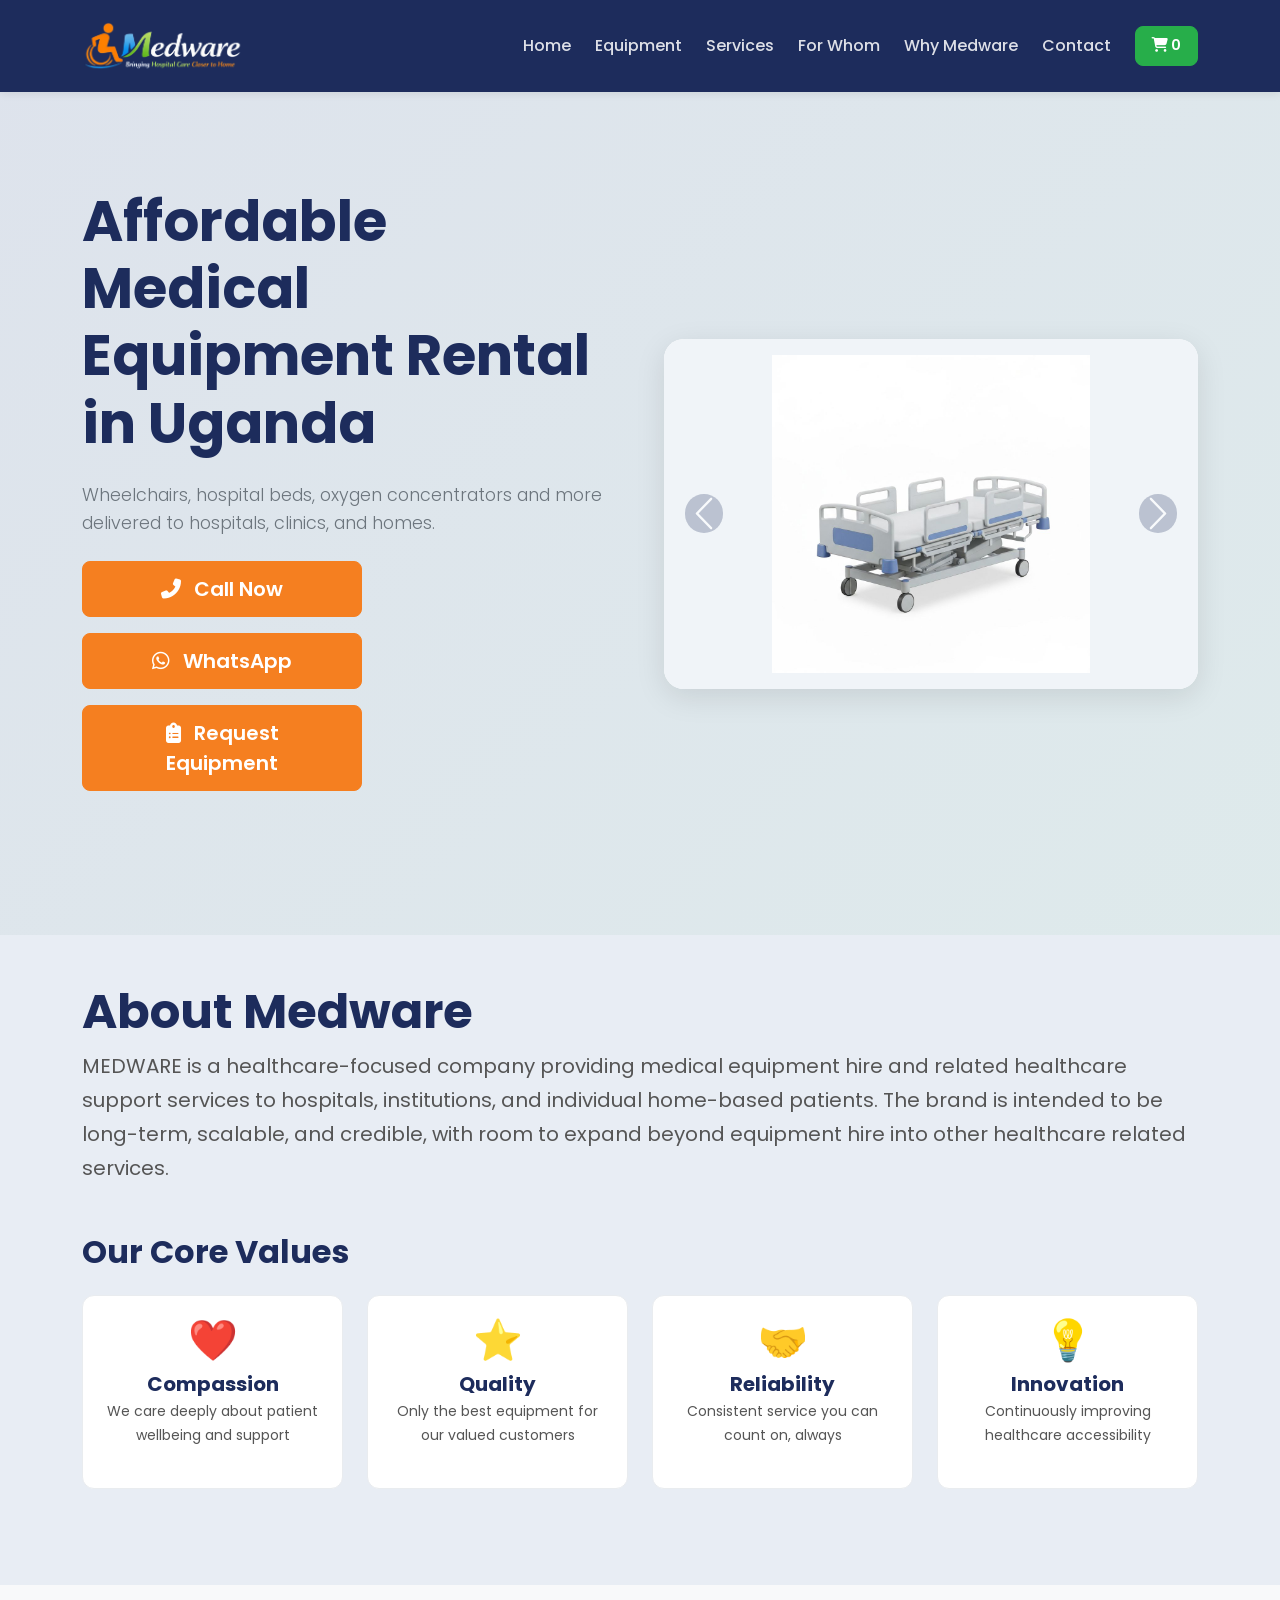
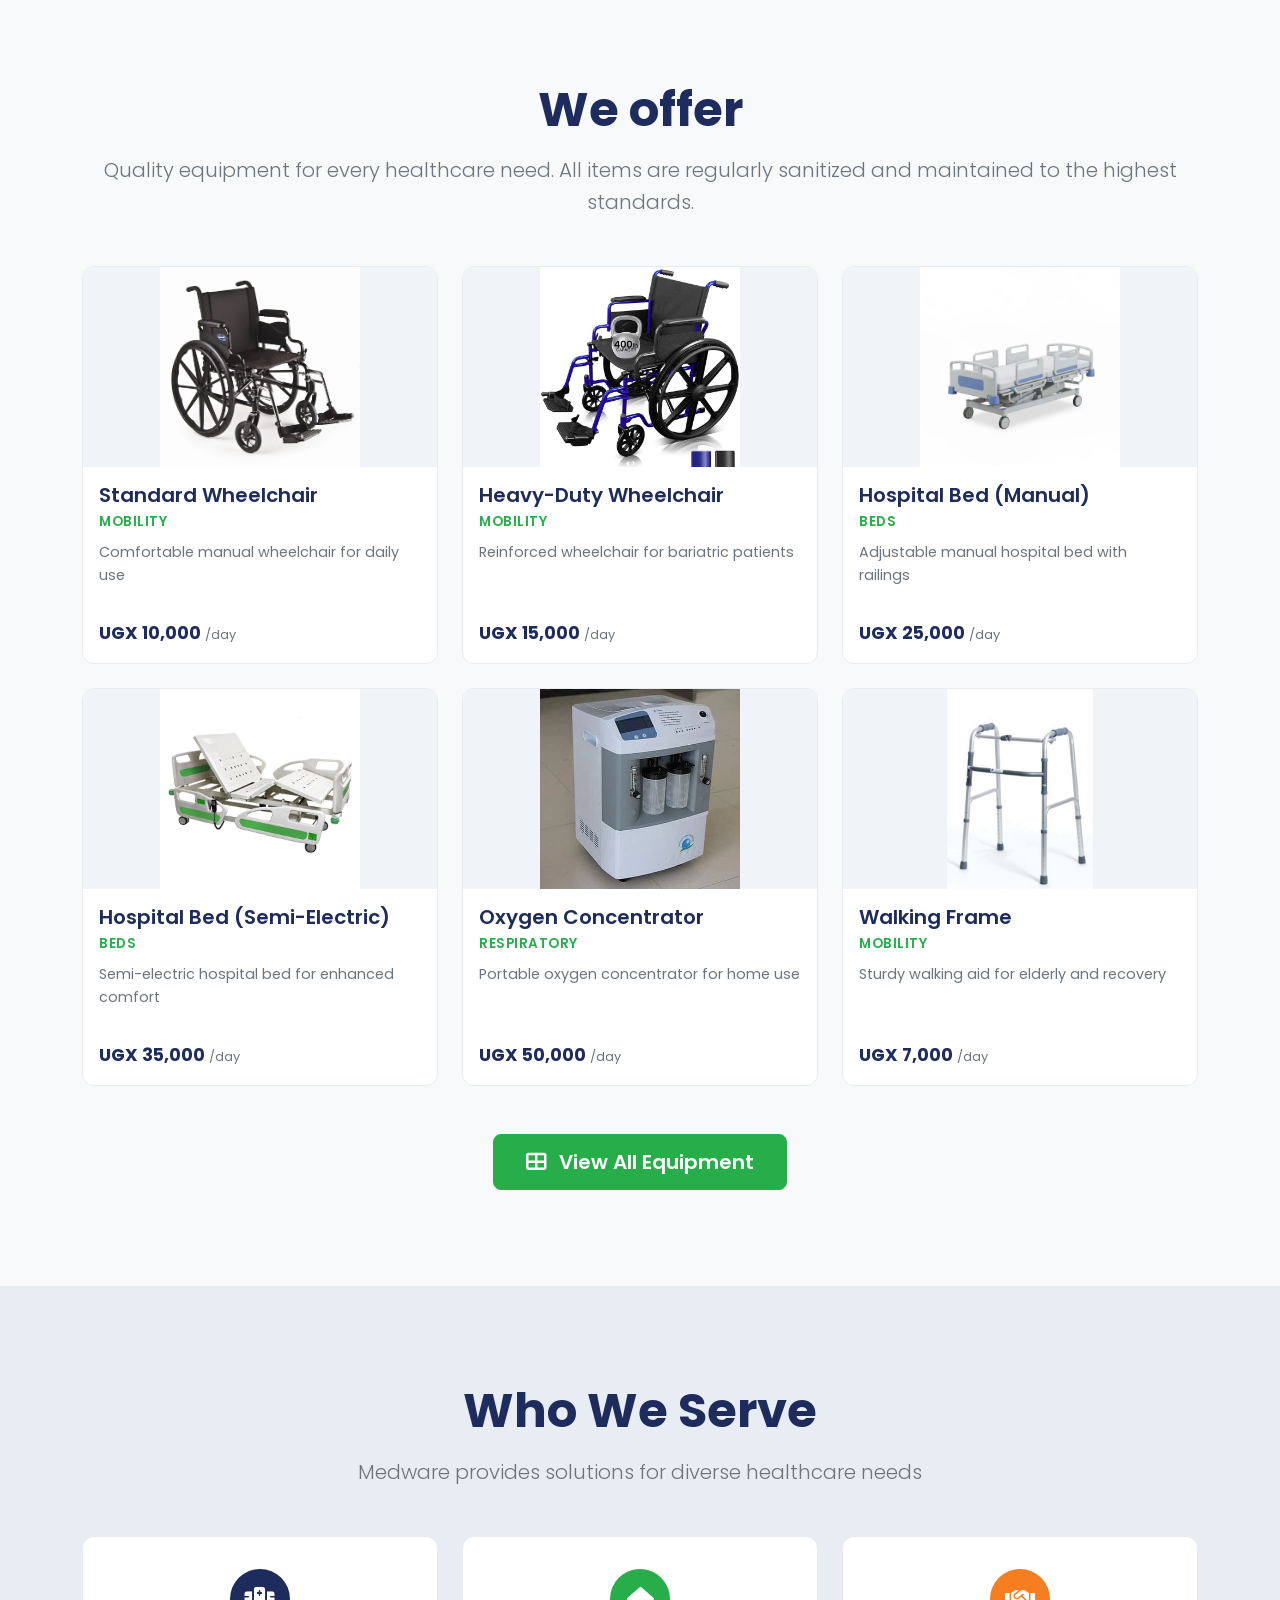
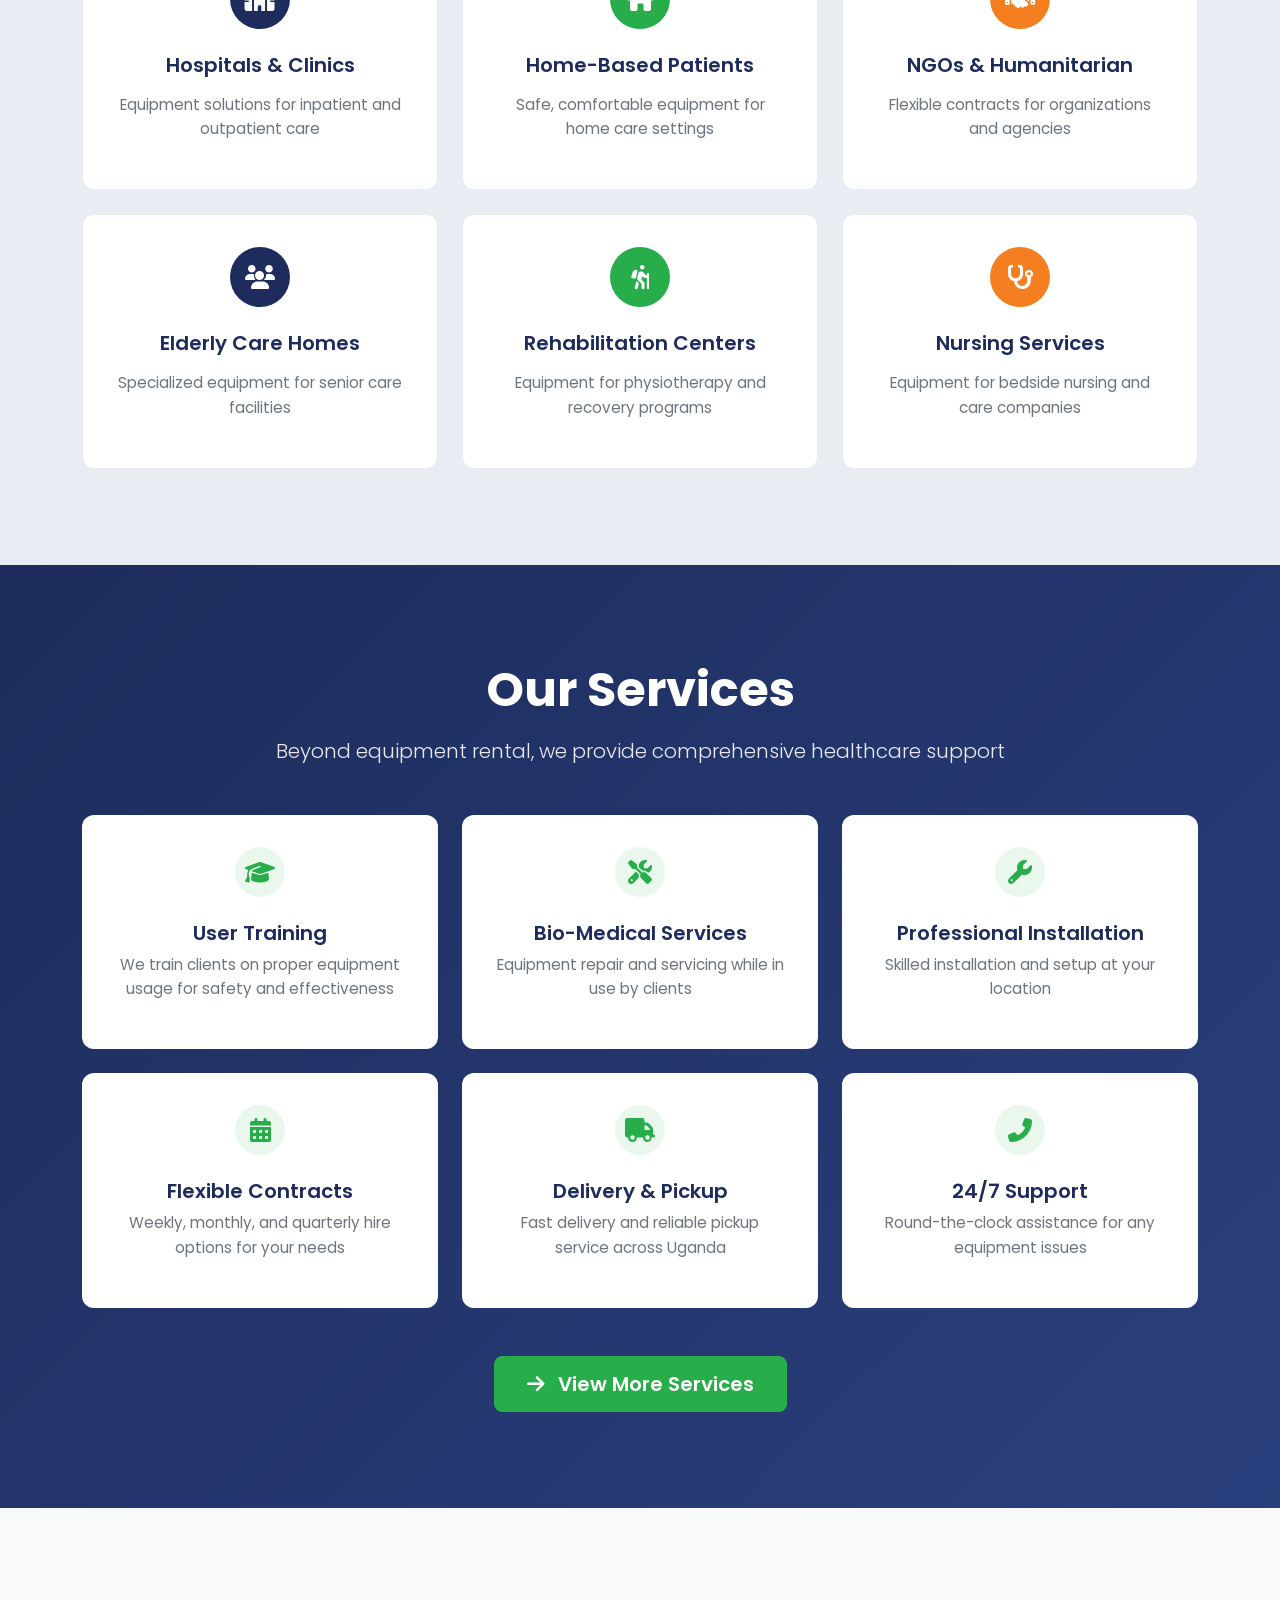
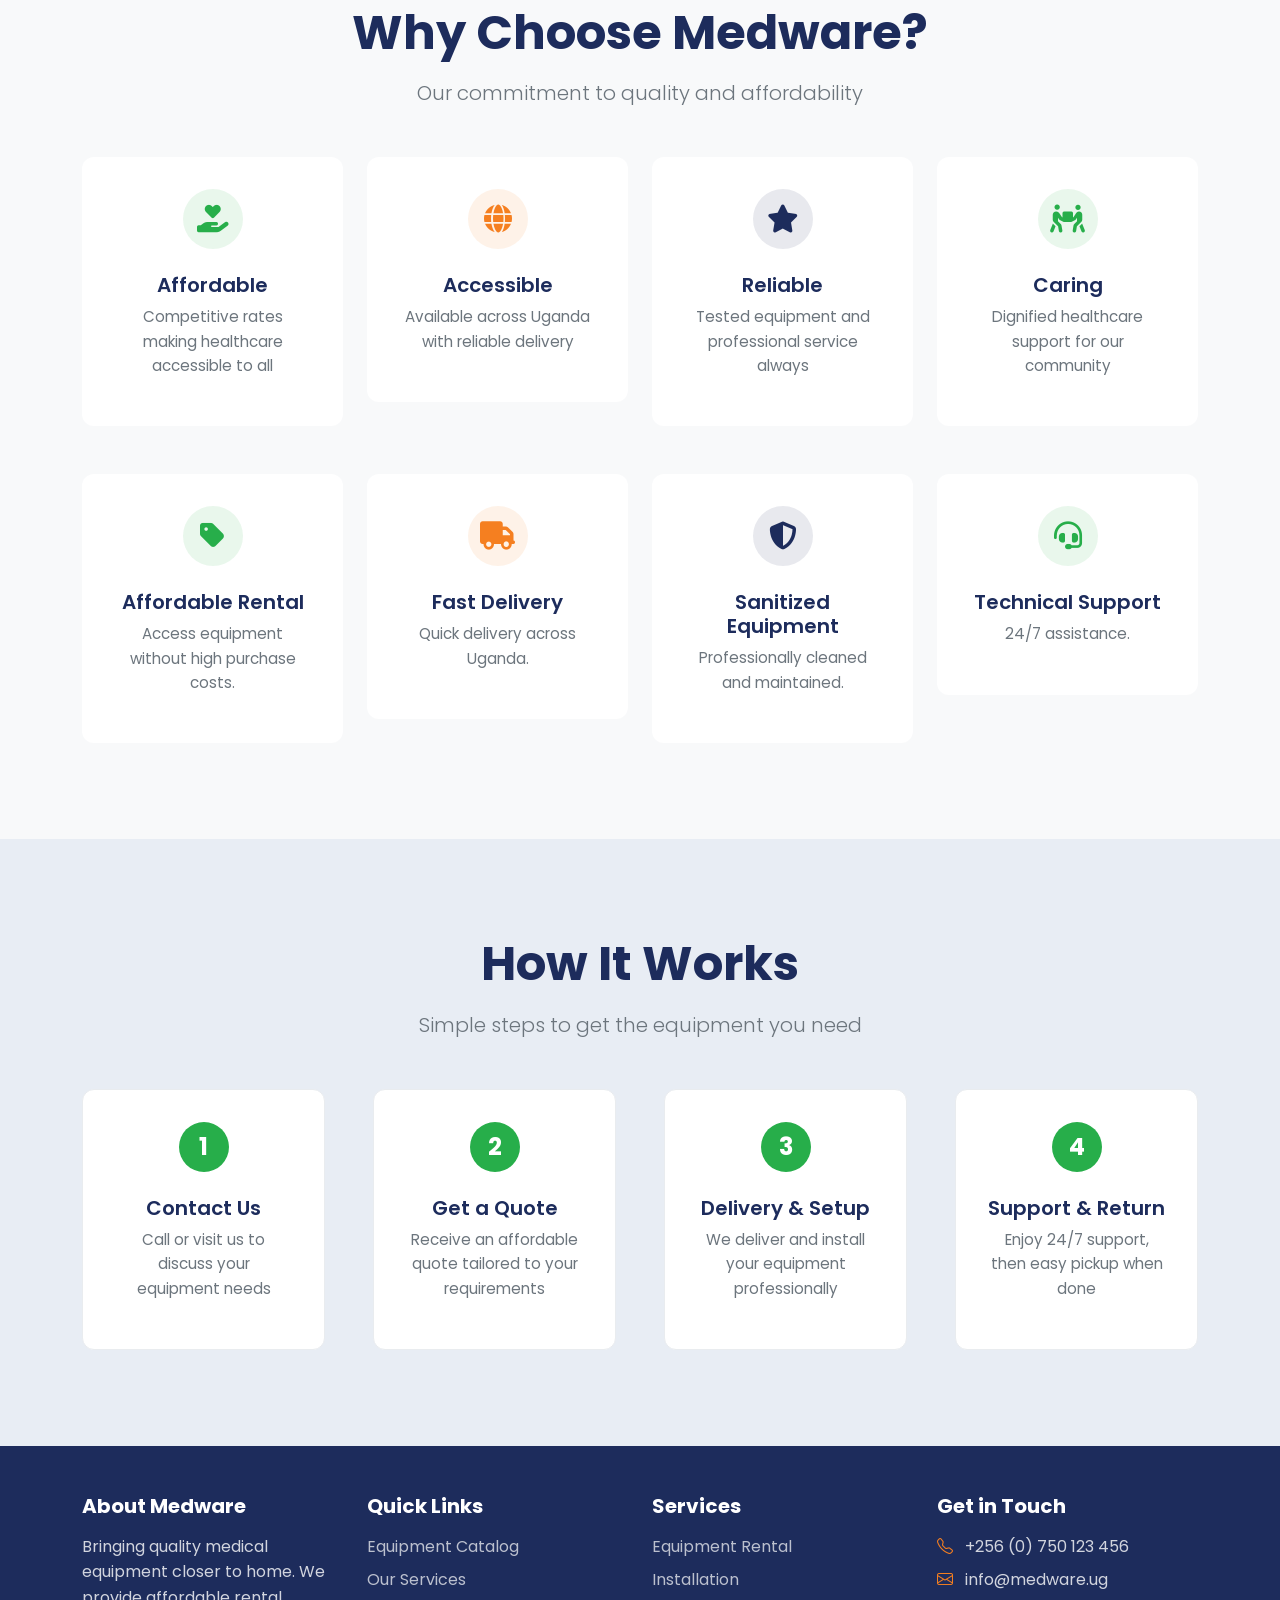
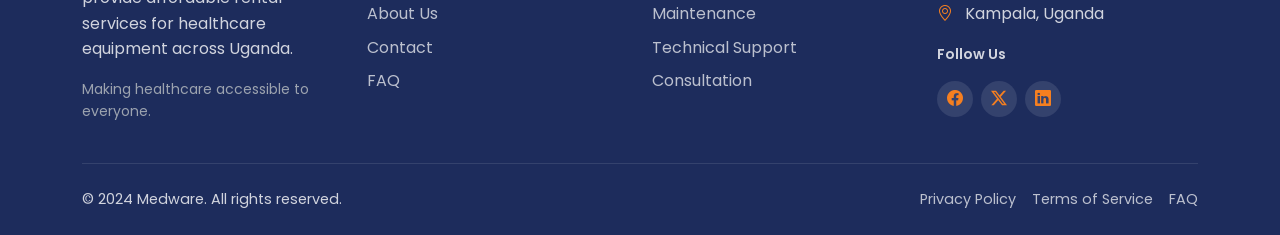
==== commit 6df2c3d7: "update ui layout from feedback" ====
--- a/index.html
+++ b/index.html
@@ -20,10 +20,10 @@
 <body>
     <!-- Header & Navigation -->
     <header class="sticky-top navbar-wrapper">
-        <nav class="navbar navbar-expand-lg navbar-light bg-white border-bottom border-light">
+        <nav class="navbar navbar-expand-lg navbar-dark" style="background: var(--primary-navy);">
             <div class="container">
                 <a class="navbar-brand d-flex align-items-center gap-2" href="#home">
-                    <img src="images/logo/Medware LOGO FINAL-1.png" alt="Medware Logo" style="height: 50px; width: auto;">
+                    <img src="images/logo/medware logo.png" alt="Medware Logo" style="height: 50px; width: auto;">
                 </a>
                 <button class="navbar-toggler" type="button" data-bs-toggle="collapse" data-bs-target="#navbarNav">
                     <span class="navbar-toggler-icon"></span>
@@ -53,60 +53,56 @@
             <div class="row align-items-center g-5 py-5">
                 <div class="col-lg-6">
                     <h1 class="display-4 fw-700 mb-4 lh-1" style="color: #1D2C5C;">
-                        Bringing Hospital Care Closer to Home
+                        Affordable Medical Equipment Rental in Uganda
                     </h1>
                     <p class="lead text-muted mb-4">
-                        Affordable, reliable medical equipment rental for hospitals, clinics, NGOs, and home-based patients across Uganda. From wheelchairs to oxygen concentrators, we make quality healthcare equipment accessible.
+                        Wheelchairs, hospital beds, oxygen concentrators and more delivered to hospitals, clinics, and homes.
                     </p>
-                    
-                    <div class="d-flex flex-wrap gap-3 mb-5">
-                        <a href="equipments.html" class="btn btn-lg btn-primary text-white fw-600">
-                            <i class="fas fa-cube me-2"></i> Request Equipment
+
+                    <div class="d-flex flex-column gap-3 mb-5" style="max-width: 280px;">
+                        <a href="tel:+256750123456" class="btn btn-lg fw-600 text-white" style="background: #F57F20; border-color: #F57F20;">
+                            <i class="fas fa-phone-alt me-2"></i> Call Now
                         </a>
-                        <a href="contact.html" class="btn btn-lg btn-outline-primary fw-600">Get Free Quote</a>
-                    </div>
-
-                    <div class="row g-4">
-                        <div class="col-6 col-sm-4">
-                            <div class="stat-box">
-                                <h3 class="h4 fw-700" style="color: #27AE4A;">500+</h3>
-                                <small class="text-muted">Happy Clients</small>
+                        <a href="https://wa.me/256750123456" class="btn btn-lg fw-600 text-white" style="background: #F57F20; border-color: #F57F20;">
+                            <i class="fab fa-whatsapp me-2"></i> WhatsApp
+                        </a>
+                        <a href="equipments.html" class="btn btn-lg fw-600 text-white" style="background: #F57F20; border-color: #F57F20;">
+                            <i class="fas fa-clipboard-list me-2"></i> Request Equipment
+                        </a>
+                    </div>
+                </div>
+
+                <div class="col-lg-6">
+                    <div class="hero-carousel-wrapper" style="position:relative; border-radius:20px; overflow:hidden; background:#fff; box-shadow: 0 8px 30px rgba(0,0,0,0.1);">
+                        <div id="heroCarousel" class="carousel slide" data-bs-ride="carousel" data-bs-interval="3000">
+                            <div class="carousel-inner">
+                                <div class="carousel-item active">
+                                    <img src="images/hospital-bed.jpg" alt="Hospital Bed" style="width:100%;height:350px;object-fit:contain;background:#f0f4f8;padding:1rem;">
+                                </div>
+                                <div class="carousel-item">
+                                    <img src="images/Oxygen Concentrator.jpg" alt="Oxygen Concentrator" style="width:100%;height:350px;object-fit:contain;background:#f0f4f8;padding:1rem;">
+                                </div>
+                                <div class="carousel-item">
+                                    <img src="images/Standard Wheelchair.jpg" alt="Standard Wheelchair" style="width:100%;height:350px;object-fit:contain;background:#f0f4f8;padding:1rem;">
+                                </div>
+                                <div class="carousel-item">
+                                    <img src="images/patient-monitor.jpg" alt="Patient Monitor" style="width:100%;height:350px;object-fit:contain;background:#f0f4f8;padding:1rem;">
+                                </div>
+                                <div class="carousel-item">
+                                    <img src="images/Walking Frame.jpg" alt="Walking Frame" style="width:100%;height:350px;object-fit:contain;background:#f0f4f8;padding:1rem;">
+                                </div>
+                                <div class="carousel-item">
+                                    <img src="images/Suction Machine.jpg" alt="Suction Machine" style="width:100%;height:350px;object-fit:contain;background:#f0f4f8;padding:1rem;">
+                                </div>
                             </div>
-                        </div>
-                        <div class="col-6 col-sm-4">
-                            <div class="stat-box">
-                                <h3 class="h4 fw-700" style="color: #27AE4A;">13</h3>
-                                <small class="text-muted">Equipment Types</small>
-                            </div>
-                        </div>
-                        <div class="col-6 col-sm-4">
-                            <div class="stat-box">
-                                <h3 class="h4 fw-700" style="color: #F57F20;">24/7</h3>
-                                <small class="text-muted">Support</small>
-                            </div>
-                        </div>
-                    </div>
-                </div>
-
-                <div class="col-lg-6">
-                    <div class="hero-image-box" style="position:relative;padding:1.5rem;">
-                        <div class="row g-3">
-                            <div class="col-6">
-                                <img src="images/Standard Wheelchair.jpg" alt="Wheelchair" style="width:100%;height:140px;object-fit:contain;background:#fff;border-radius:12px;padding:0.5rem;box-shadow:0 4px 15px rgba(0,0,0,0.08);">
-                            </div>
-                            <div class="col-6">
-                                <img src="images/hospital-bed.jpg" alt="Hospital Bed" style="width:100%;height:140px;object-fit:contain;background:#fff;border-radius:12px;padding:0.5rem;box-shadow:0 4px 15px rgba(0,0,0,0.08);">
-                            </div>
-                            <div class="col-6">
-                                <img src="images/Oxygen Concentrator.jpg" alt="Oxygen Concentrator" style="width:100%;height:140px;object-fit:contain;background:#fff;border-radius:12px;padding:0.5rem;box-shadow:0 4px 15px rgba(0,0,0,0.08);">
-                            </div>
-                            <div class="col-6">
-                                <img src="images/patient-monitor.jpg" alt="Patient Monitor" style="width:100%;height:140px;object-fit:contain;background:#fff;border-radius:12px;padding:0.5rem;box-shadow:0 4px 15px rgba(0,0,0,0.08);">
-                            </div>
-                        </div>
-                        <div class="text-center mt-3">
-                            <span class="fw-700" style="color:#1D2C5C;">Quality Medical Equipment</span><br>
-                            <small class="text-muted">Affordable Rental Services Across Uganda</small>
+                            <button class="carousel-control-prev" type="button" data-bs-target="#heroCarousel" data-bs-slide="prev">
+                                <span class="carousel-control-prev-icon" aria-hidden="true"></span>
+                                <span class="visually-hidden">Previous</span>
+                            </button>
+                            <button class="carousel-control-next" type="button" data-bs-target="#heroCarousel" data-bs-slide="next">
+                                <span class="carousel-control-next-icon" aria-hidden="true"></span>
+                                <span class="visually-hidden">Next</span>
+                            </button>
                         </div>
                     </div>
                 </div>
@@ -121,58 +117,40 @@
     <div class="container py-5">
       <div class="mb-5">
         <h1 class="display-5 fw-bold mw-section-title">About Medware</h1>
-        <p class="fs-5 mw-text-muted">Bringing Hospital Care Closer to Home</p>
+        <p class="mw-text-body fs-5">MEDWARE is a healthcare-focused company providing medical equipment hire and related healthcare support services to hospitals, institutions, and individual home-based patients. The brand is intended to be long-term, scalable, and credible, with room to expand beyond equipment hire into other healthcare related services.</p>
       </div>
 
-      <div class="row g-5 mb-5">
-        <div class="col-md-6">
-          <div class="mb-4">
-            <h3 class="mw-section-subtitle mb-2">Our Mission</h3>
-            <p class="mw-text-body">At Medware, our mission is to make quality medical equipment accessible and affordable to everyone. We believe that healthcare shouldn't be limited by physical location or financial constraints. By providing reliable equipment rental services, we enable patients to receive the care they need in the comfort of their own homes.</p>
-          </div>
-          <div>
-            <h3 class="mw-section-subtitle mb-2">Our Vision</h3>
-            <p class="mw-text-body">We envision a Uganda where every person has access to quality medical equipment regardless of their economic status. Through innovation and dedication, we strive to transform home healthcare and empower patients, families, and healthcare providers.</p>
-          </div>
-        </div>
-        <div class="col-md-6">
-          <div class="mw-info-box mb-4">
-            <h4 class="fw-bold mw-section-title mb-2">Why We Started</h4>
-            <p class="mw-text-body">Medware was founded with a simple observation: patients discharged from hospitals often struggle to access necessary medical equipment due to high costs. We saw an opportunity to bridge this gap through affordable rental services, helping patients continue their recovery at home without financial burden.</p>
-          </div>
-          <div class="mw-accent-box">
-            <h4 class="fw-bold mw-section-title mb-2">Our Commitment</h4>
-            <p class="mw-text-body">We are committed to providing the highest quality equipment, professional service, and exceptional customer support. Every rental comes with our promise of maintenance, reliability, and care.</p>
-          </div>
-        </div>
-      </div>
+      <!-- <div class="mb-5">
+          <h3 class="mw-section-subtitle mb-2">Our Vision</h3>
+          <p class="mw-text-body">We envision a Uganda where every person has access to quality medical equipment regardless of their economic status. Through innovation and dedication, we strive to transform home healthcare and empower patients, families, and healthcare providers.</p>
+      </div> -->
 
       <!-- Core Values -->
       <div class="mb-5">
         <h2 class="fw-bold mw-section-title mb-4">Our Core Values</h2>
         <div class="row g-4">
-          <div class="col-6 col-md-3">
+          <div class="col-12 col-md-3">
             <div class="mw-value-card">
               <div class="mw-value-emoji">❤️</div>
               <h5 class="fw-bold mw-section-title mb-1">Compassion</h5>
               <p class="small mw-text-body">We care deeply about patient wellbeing and support</p>
             </div>
           </div>
-          <div class="col-6 col-md-3">
+          <div class="col-12 col-md-3">
             <div class="mw-value-card">
               <div class="mw-value-emoji">⭐</div>
               <h5 class="fw-bold mw-section-title mb-1">Quality</h5>
               <p class="small mw-text-body">Only the best equipment for our valued customers</p>
             </div>
           </div>
-          <div class="col-6 col-md-3">
+          <div class="col-12 col-md-3">
             <div class="mw-value-card">
               <div class="mw-value-emoji">🤝</div>
               <h5 class="fw-bold mw-section-title mb-1">Reliability</h5>
               <p class="small mw-text-body">Consistent service you can count on, always</p>
             </div>
           </div>
-          <div class="col-6 col-md-3">
+          <div class="col-12 col-md-3">
             <div class="mw-value-card">
               <div class="mw-value-emoji">💡</div>
               <h5 class="fw-bold mw-section-title mb-1">Innovation</h5>
@@ -182,12 +160,6 @@
         </div>
       </div>
 
-      <!-- Community CTA -->
-      <div class="mw-cta-primary">
-        <h3 class="fw-bold mb-3">Join Our Community</h3>
-        <p class="mb-3">Thousands of Ugandans have trusted Medware for their medical equipment needs. Whether you're a patient, healthcare provider, or institution, we're here to support your healthcare journey.</p>
-        <p>Contact us today to learn how Medware can help make healthcare more accessible and affordable.</p>
-      </div>
     </div>
   </div>
 
@@ -195,8 +167,7 @@
     <section id="equipment" class="py-5" style="background: #f8f9fa;">
         <div class="container py-5">
             <div class="text-center mb-5">
-                <span class="badge" style="background: #27AE4A; color: white;" class="mb-3">Our Inventory</span>
-                <h2 class="display-5 fw-700 mb-3" style="color: #1D2C5C;">Medical Equipment Available for Hire</h2>
+                <h2 class="display-5 fw-700 mb-3" style="color: #1D2C5C;">We offer</h2>
                 <p class="lead text-muted">Quality equipment for every healthcare need. All items are regularly sanitized and maintained to the highest standards.</p>
             </div>
             <div class="row g-4" id="equipmentCards">
@@ -449,7 +420,7 @@
                 <p class="lead text-muted">Our commitment to quality and affordability</p>
             </div>
 
-            <div class="row g-4">
+            <div class="row g-4 mb-5">
                 <div class="col-md-3 col-sm-6">
                     <div class="why-card text-center">
                         <div class="why-icon" style="background: rgba(39, 174, 74, 0.1); color: #27AE4A;">
@@ -487,6 +458,46 @@
                         </div>
                         <h5 class="fw-600 mt-3">Caring</h5>
                         <p class="text-muted small">Dignified healthcare support for our community</p>
+                    </div>
+                </div>
+            </div>
+
+            <!-- Detailed Why Points -->
+            <div class="row g-4">
+                <div class="col-md-6 col-lg-3">
+                    <div class="why-card text-center">
+                        <div class="why-icon" style="background: rgba(39, 174, 74, 0.1); color: #27AE4A;">
+                            <i class="fas fa-tag"></i>
+                        </div>
+                        <h5 class="fw-600 mt-3">Affordable Rental</h5>
+                        <p class="text-muted small">Access equipment without high purchase costs.</p>
+                    </div>
+                </div>
+                <div class="col-md-6 col-lg-3">
+                    <div class="why-card text-center">
+                        <div class="why-icon" style="background: rgba(245, 127, 32, 0.1); color: #F57F20;">
+                            <i class="fas fa-truck"></i>
+                        </div>
+                        <h5 class="fw-600 mt-3">Fast Delivery</h5>
+                        <p class="text-muted small">Quick delivery across Uganda.</p>
+                    </div>
+                </div>
+                <div class="col-md-6 col-lg-3">
+                    <div class="why-card text-center">
+                        <div class="why-icon" style="background: rgba(29, 44, 92, 0.1); color: #1D2C5C;">
+                            <i class="fas fa-shield-alt"></i>
+                        </div>
+                        <h5 class="fw-600 mt-3">Sanitized Equipment</h5>
+                        <p class="text-muted small">Professionally cleaned and maintained.</p>
+                    </div>
+                </div>
+                <div class="col-md-6 col-lg-3">
+                    <div class="why-card text-center">
+                        <div class="why-icon" style="background: rgba(39, 174, 74, 0.1); color: #27AE4A;">
+                            <i class="fas fa-headset"></i>
+                        </div>
+                        <h5 class="fw-600 mt-3">Technical Support</h5>
+                        <p class="text-muted small">24/7 assistance.</p>
                     </div>
                 </div>
             </div>
@@ -536,6 +547,93 @@
             </div>
         </div>
     </section>
+
+    <!-- Testimonials Section -->
+    <!-- <section id="testimonials" class="py-5">
+        <div class="container py-5">
+            <div class="text-center mb-5">
+                <h2 class="display-5 fw-700 mb-3" style="color: #1D2C5C;">Testimonials</h2>
+                <p class="lead text-muted">What our clients say about Medware</p>
+            </div>
+
+            <div id="testimonialCarousel" class="carousel slide" data-bs-ride="carousel" data-bs-interval="5000">
+                <div class="carousel-inner">
+                    <div class="carousel-item active">
+                        <div class="row justify-content-center">
+                            <div class="col-lg-8">
+                                <div class="testimonial-card text-center p-4 p-md-5">
+                                    <div class="mb-3" style="color: #F57F20; font-size: 2rem;">
+                                        <i class="fas fa-quote-left"></i>
+                                    </div>
+                                    <p class="fs-5 mb-4" style="color: #555; line-height: 1.7;">
+                                        "Medware made it possible for my mother to recover at home after surgery. The hospital bed was delivered the same day and the team was so professional. Truly bringing hospital care closer to home."
+                                    </p>
+                                    <div class="d-flex align-items-center justify-content-center gap-3">
+                                        <div class="testimonial-avatar" style="width:50px;height:50px;border-radius:50%;background:#27AE4A;display:flex;align-items:center;justify-content:center;color:#fff;font-weight:700;font-size:1.2rem;">S</div>
+                                        <div class="text-start">
+                                            <h6 class="fw-600 mb-0" style="color: #1D2C5C;">Sarah N.</h6>
+                                            <small class="text-muted">Home-Based Patient Family</small>
+                                        </div>
+                                    </div>
+                                </div>
+                            </div>
+                        </div>
+                    </div>
+                    <div class="carousel-item">
+                        <div class="row justify-content-center">
+                            <div class="col-lg-8">
+                                <div class="testimonial-card text-center p-4 p-md-5">
+                                    <div class="mb-3" style="color: #F57F20; font-size: 2rem;">
+                                        <i class="fas fa-quote-left"></i>
+                                    </div>
+                                    <p class="fs-5 mb-4" style="color: #555; line-height: 1.7;">
+                                        "As a clinic manager, finding affordable equipment was always a challenge. Medware's flexible rental plans have been a game-changer for our facility. Highly recommended!"
+                                    </p>
+                                    <div class="d-flex align-items-center justify-content-center gap-3">
+                                        <div class="testimonial-avatar" style="width:50px;height:50px;border-radius:50%;background:#1D2C5C;display:flex;align-items:center;justify-content:center;color:#fff;font-weight:700;font-size:1.2rem;">D</div>
+                                        <div class="text-start">
+                                            <h6 class="fw-600 mb-0" style="color: #1D2C5C;">Dr. Mugisha K.</h6>
+                                            <small class="text-muted">Clinic Manager, Kampala</small>
+                                        </div>
+                                    </div>
+                                </div>
+                            </div>
+                        </div>
+                    </div>
+                    <div class="carousel-item">
+                        <div class="row justify-content-center">
+                            <div class="col-lg-8">
+                                <div class="testimonial-card text-center p-4 p-md-5">
+                                    <div class="mb-3" style="color: #F57F20; font-size: 2rem;">
+                                        <i class="fas fa-quote-left"></i>
+                                    </div>
+                                    <p class="fs-5 mb-4" style="color: #555; line-height: 1.7;">
+                                        "The wheelchair we rented for my grandfather was clean, well-maintained, and delivered on time. The 24/7 support gave us peace of mind. Thank you Medware!"
+                                    </p>
+                                    <div class="d-flex align-items-center justify-content-center gap-3">
+                                        <div class="testimonial-avatar" style="width:50px;height:50px;border-radius:50%;background:#F57F20;display:flex;align-items:center;justify-content:center;color:#fff;font-weight:700;font-size:1.2rem;">J</div>
+                                        <div class="text-start">
+                                            <h6 class="fw-600 mb-0" style="color: #1D2C5C;">James O.</h6>
+                                            <small class="text-muted">Family Caregiver</small>
+                                        </div>
+                                    </div>
+                                </div>
+                            </div>
+                        </div>
+                    </div>
+                </div>
+                <button class="carousel-control-prev" type="button" data-bs-target="#testimonialCarousel" data-bs-slide="prev" style="width:auto;">
+                    <span class="carousel-control-prev-icon" style="background-color:rgba(29,44,92,0.3);border-radius:50%;padding:1rem;" aria-hidden="true"></span>
+                    <span class="visually-hidden">Previous</span>
+                </button>
+                <button class="carousel-control-next" type="button" data-bs-target="#testimonialCarousel" data-bs-slide="next" style="width:auto;">
+                    <span class="carousel-control-next-icon" style="background-color:rgba(29,44,92,0.3);border-radius:50%;padding:1rem;" aria-hidden="true"></span>
+                    <span class="visually-hidden">Next</span>
+                </button>
+            </div>
+        </div>
+    </section> -->
+
 
   <!-- ============================================================ -->
   <!-- FOOTER -->
--- a/css/styles.css
+++ b/css/styles.css
@@ -29,7 +29,7 @@
     font-family: 'Poppins', 'Plus Jakarta Sans', sans-serif;
     line-height: 1.6;
     color: #333;
-    background: #fff;
+    background: #e8edf4;
 }
 
 /* ============================================
@@ -152,13 +152,13 @@
 }
 
 .nav-link {
-    color: var(--primary-navy) !important;
+    color: rgba(255, 255, 255, 0.85) !important;
     font-weight: 500;
     transition: color 0.3s ease;
 }
 
 .nav-link:hover {
-    color: var(--primary-green) !important;
+    color: #fff !important;
 }
 
 .badge {
@@ -884,6 +884,44 @@
 img.mw-product-img[src=""],
 img.mw-product-img:not([src]) {
     background: linear-gradient(135deg, #e8ecf1 0%, #d1d8e0 100%);
+}
+
+/* ============================================
+   TESTIMONIAL CARDS
+*/
+
+.testimonial-card {
+    background: #fff;
+    border-radius: 16px;
+    border: 1px solid #e9ecef;
+    box-shadow: 0 4px 20px rgba(0, 0, 0, 0.06);
+}
+
+#testimonialCarousel .carousel-control-prev-icon,
+#testimonialCarousel .carousel-control-next-icon {
+    width: 2rem;
+    height: 2rem;
+}
+
+/* ============================================
+   HERO CAROUSEL
+*/
+
+.hero-carousel-wrapper .carousel-control-prev-icon,
+.hero-carousel-wrapper .carousel-control-next-icon {
+    background-color: rgba(29, 44, 92, 0.5);
+    border-radius: 50%;
+    padding: 1.2rem;
+}
+
+/* ============================================
+   HERO CTA BUTTONS
+*/
+
+.hero-section .btn:hover {
+    opacity: 0.9;
+    transform: translateY(-2px);
+    box-shadow: 0 8px 16px rgba(245, 127, 32, 0.3);
 }
 
 img[alt]::after {
